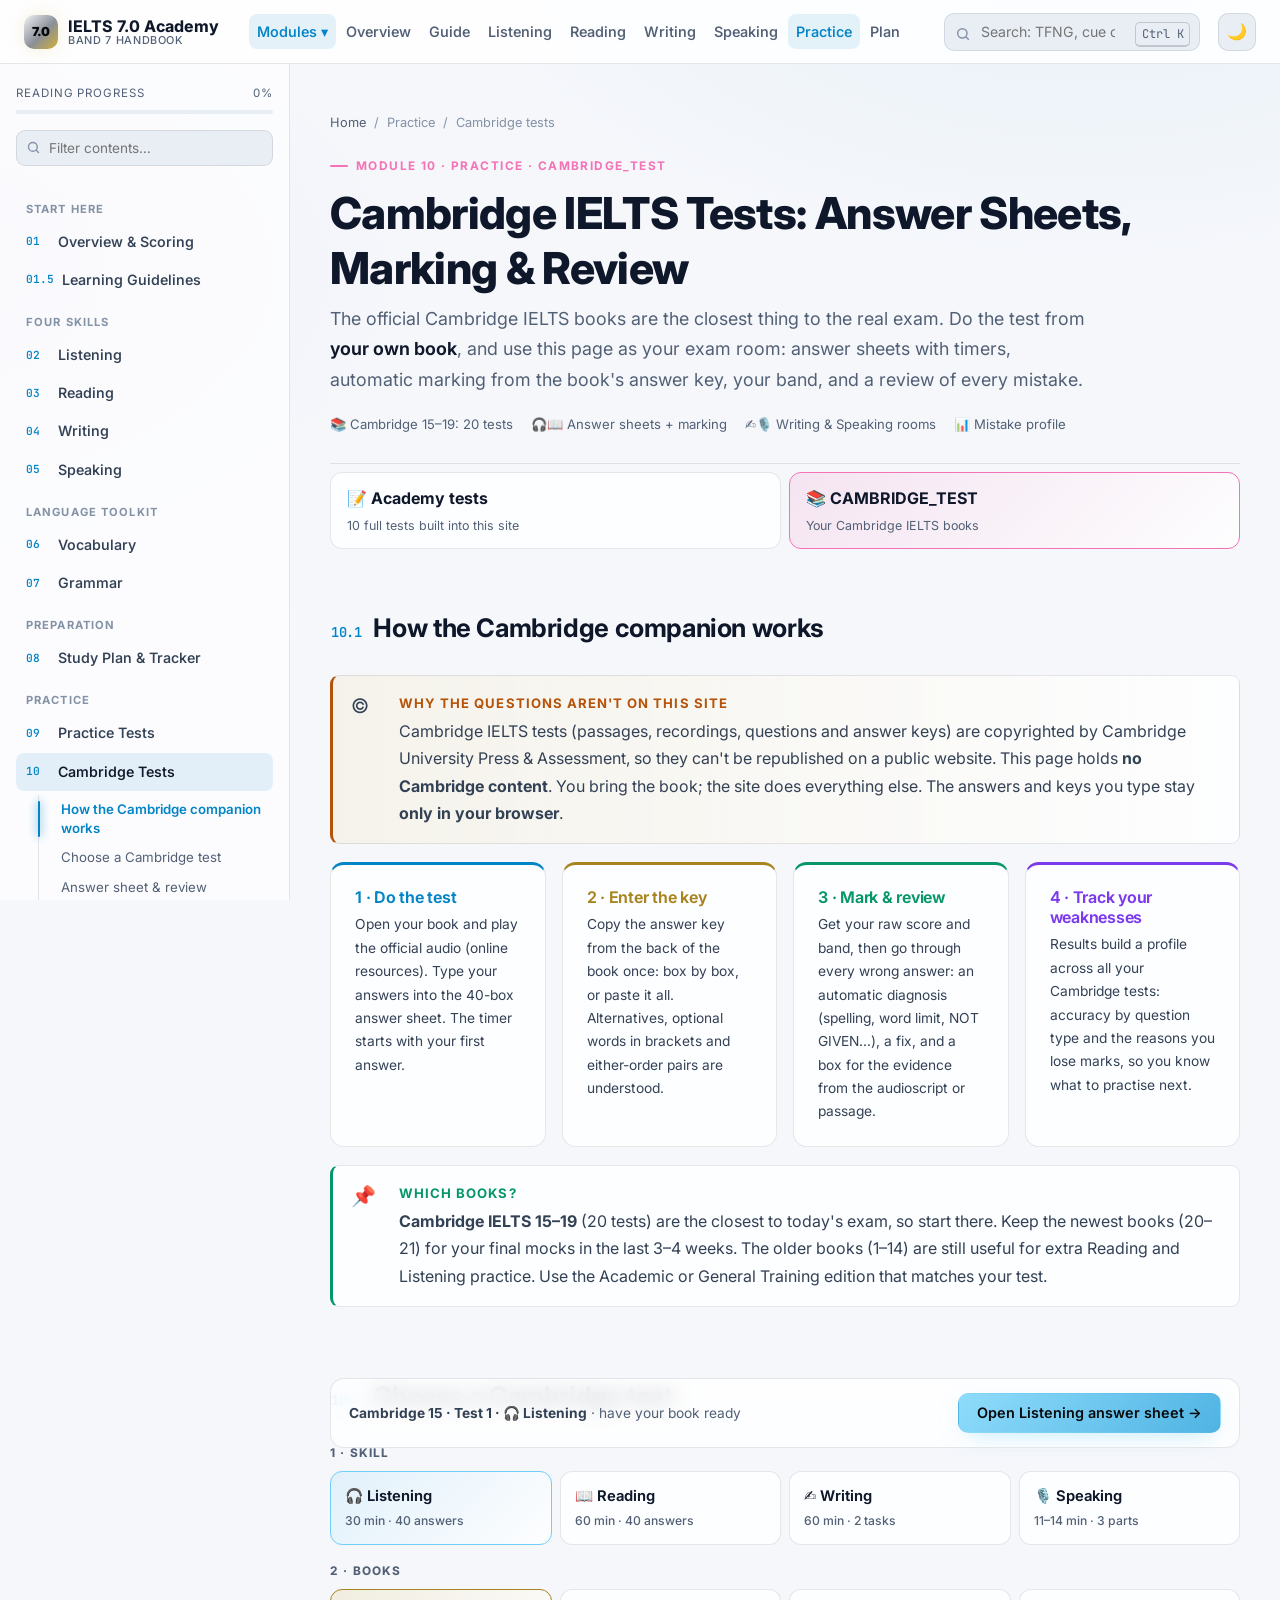
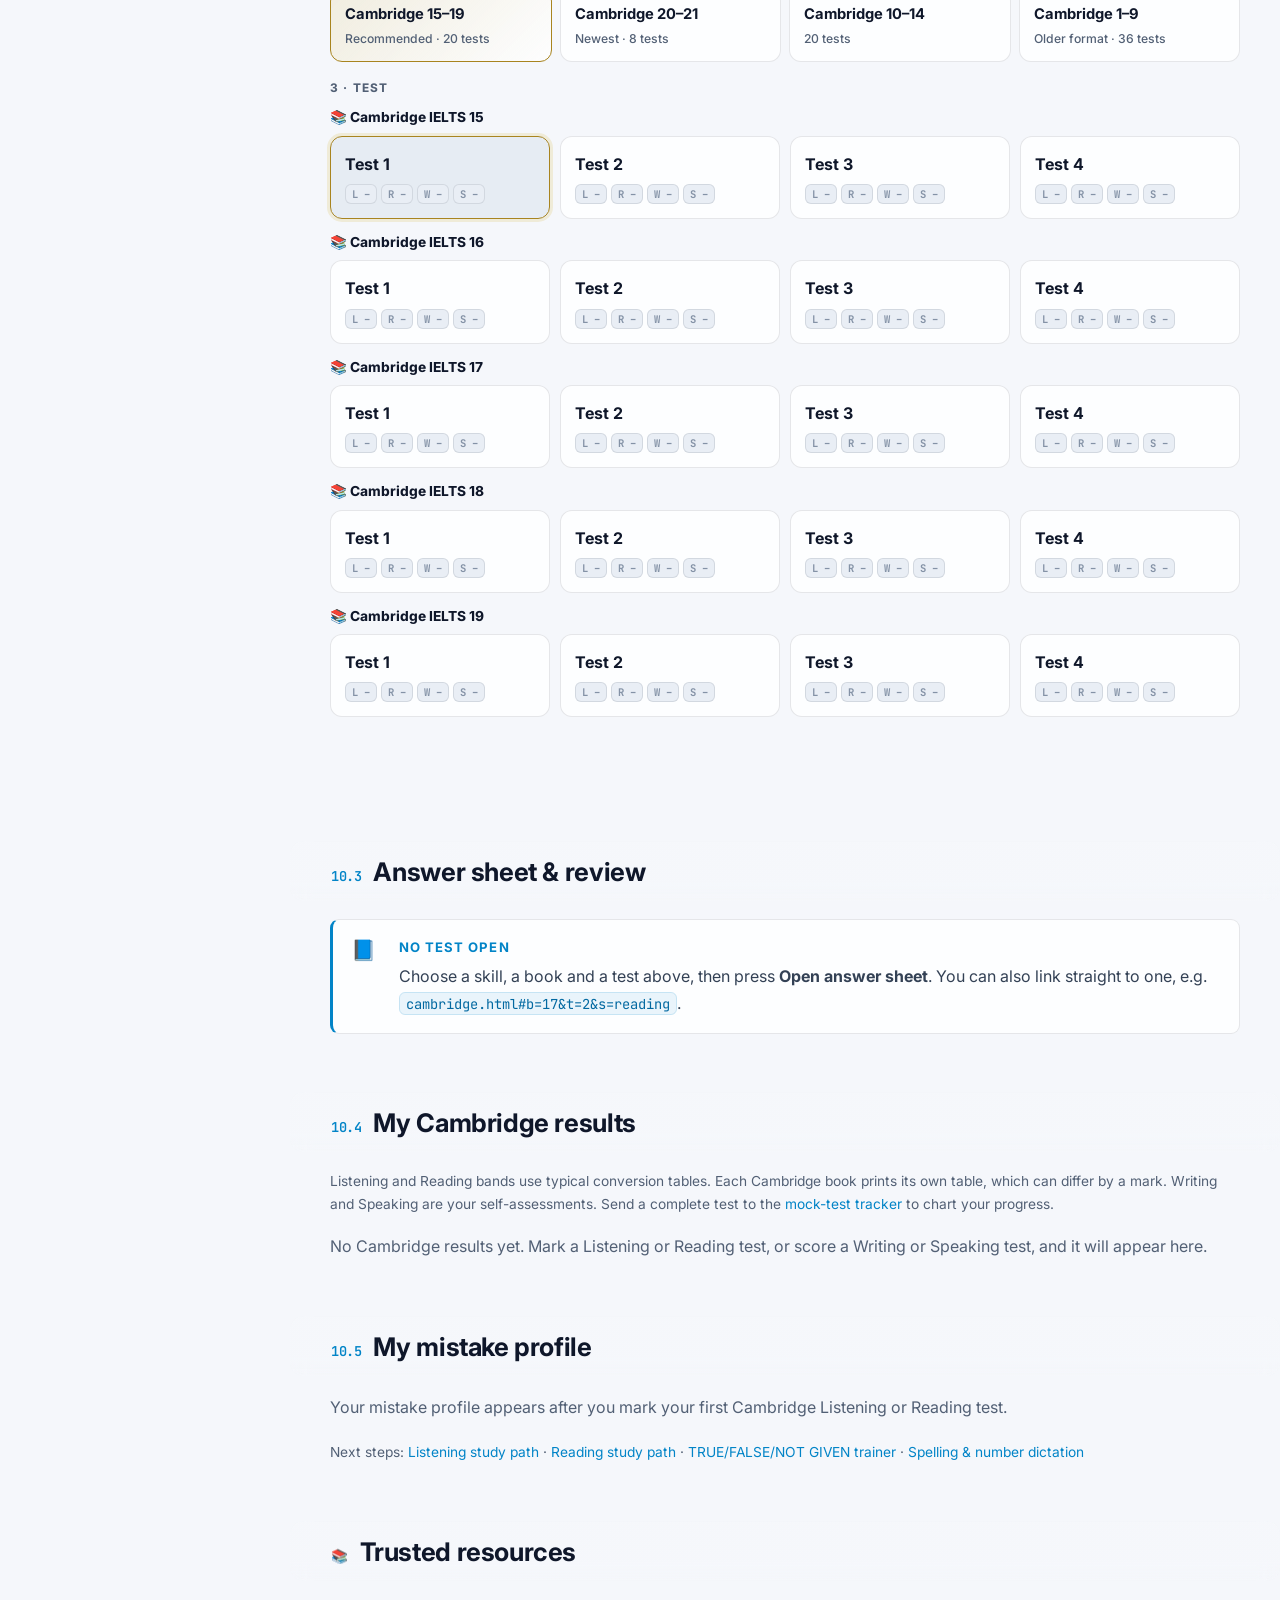
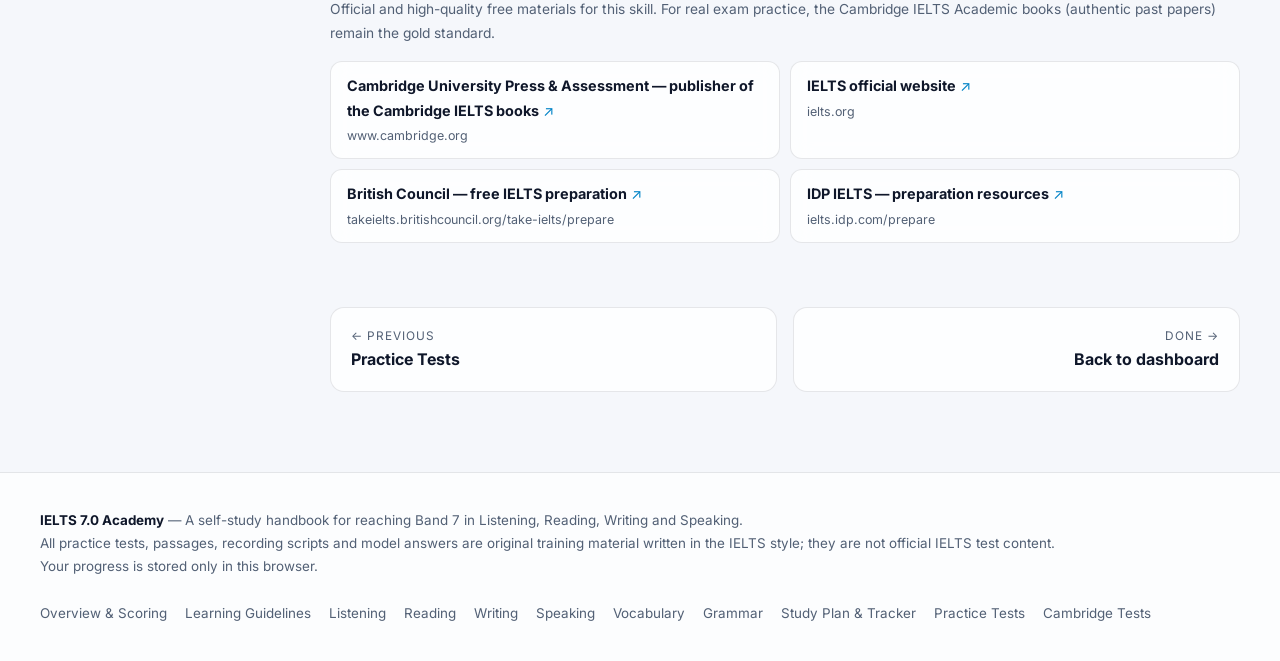
==== ielts-academy/cambridge.html @ 6c522a59 "Add answer review with explanations and a Cambridge IELTS companion Answers & explanations: after ma" ====
<!doctype html>
<html lang="en">
<head>
  <meta charset="utf-8">
  <meta name="viewport" content="width=device-width, initial-scale=1">
  <title>Cambridge IELTS Tests: Answer Sheets, Marking &amp; Review — IELTS 7.0 Academy</title>
  <meta name="description" content="A companion for the official Cambridge IELTS books: online answer sheets with timers, marking from your book's answer key, band scores, a mistake-by-mistake review and a weakness profile.">
  <link rel="preconnect" href="https://fonts.googleapis.com">
  <link rel="preconnect" href="https://fonts.gstatic.com" crossorigin>
  <link href="https://fonts.googleapis.com/css2?family=Inter:wght@400;500;600;700;800&family=JetBrains+Mono:wght@400;600;700&family=Source+Serif+4:ital,wght@0,400;0,600;1,400&display=swap" rel="stylesheet">
  <meta name="color-scheme" content="dark light">
  <link rel="stylesheet" href="assets/css/main.css?v=__BUILD__">
  <script>try{var t=localStorage.getItem("ielts-theme");if(t)document.documentElement.setAttribute("data-theme",t)}catch(e){}</script>
</head>
<body data-page="cambridge">
  <div id="site-header"></div>
  <div class="layout">
    <aside class="sidebar" id="sidebar"></aside>
    <main class="content">
      <div class="content-inner wide">

        <header class="page-hero" style="--accent:#f472b6">
          <nav class="crumbs"><a href="index.html">Home</a><span>/</span><span>Practice</span><span>/</span><span>Cambridge tests</span></nav>
          <div class="eyebrow">Module 10 · Practice · CAMBRIDGE_TEST</div>
          <h1>Cambridge IELTS Tests: Answer Sheets, Marking &amp; Review</h1>
          <p class="lead">The official Cambridge IELTS books are the closest thing to the real exam. Do the test from <strong>your own book</strong>, and use this page as your exam room: answer sheets with timers, automatic marking from the book's answer key, your band, and a review of every mistake.</p>
          <div class="page-meta"><span>📚 Cambridge 15–19: 20 tests</span><span>🎧📖 Answer sheets + marking</span><span>✍️🎙️ Writing &amp; Speaking rooms</span><span>📊 Mistake profile</span></div>
        </header>

        <div class="cat-switch" role="navigation" aria-label="Practice category">
          <a href="practice.html"><b>📝 Academy tests</b><small>10 full tests built into this site</small></a>
          <a href="cambridge.html" class="sel" aria-current="page"><b>📚 CAMBRIDGE_TEST</b><small>Your Cambridge IELTS books</small></a>
        </div>

        <section class="doc-section" id="about" data-title="How the Cambridge companion works">
          <div class="sec-head"><h2><span class="sec-num">10.1</span>How the Cambridge companion works</h2></div>
          <div class="callout warn"><div class="ci">©</div><div><span class="ct">Why the questions aren't on this site</span>
            <p>Cambridge IELTS tests (passages, recordings, questions and answer keys) are copyrighted by Cambridge University Press &amp; Assessment, so they can't be republished on a public website. This page holds <b>no Cambridge content</b>. You bring the book; the site does everything else. The answers and keys you type stay <b>only in your browser</b>.</p></div></div>
          <div class="grid grid-4 steps-4">
            <div class="glass card accent" style="--accent:var(--blue)"><h4>1 · Do the test</h4><p class="small">Open your book and play the official audio (online resources). Type your answers into the 40-box answer sheet. The timer starts with your first answer.</p></div>
            <div class="glass card accent" style="--accent:var(--gold)"><h4>2 · Enter the key</h4><p class="small">Copy the answer key from the back of the book once: box by box, or paste it all. Alternatives, optional words in brackets and either-order pairs are understood.</p></div>
            <div class="glass card accent" style="--accent:var(--green)"><h4>3 · Mark &amp; review</h4><p class="small">Get your raw score and band, then go through every wrong answer: an automatic diagnosis (spelling, word limit, NOT GIVEN…), a fix, and a box for the evidence from the audioscript or passage.</p></div>
            <div class="glass card accent" style="--accent:var(--purple)"><h4>4 · Track your weaknesses</h4><p class="small">Results build a profile across all your Cambridge tests: accuracy by question type and the reasons you lose marks, so you know what to practise next.</p></div>
          </div>
          <div class="callout tip"><div class="ci">📌</div><div><span class="ct">Which books?</span><p><b>Cambridge IELTS 15–19</b> (20 tests) are the closest to today's exam, so start there. Keep the newest books (20–21) for your final mocks in the last 3–4 weeks. The older books (1–14) are still useful for extra Reading and Listening practice. Use the Academic or General Training edition that matches your test.</p></div></div>
        </section>

        <section class="doc-section" id="choose" data-title="Choose a Cambridge test">
          <div class="sec-head"><h2><span class="sec-num">10.2</span>Choose a Cambridge test</h2></div>
          <div class="pick-label">1 · Skill</div>
          <div class="skill-pick" id="cam-skill">
            <button type="button" data-skill="listening" style="--accent:#70cff8">🎧 Listening<small>30 min · 40 answers</small></button>
            <button type="button" data-skill="reading" style="--accent:#34d399">📖 Reading<small>60 min · 40 answers</small></button>
            <button type="button" data-skill="writing" style="--accent:#d4af37">✍️ Writing<small>60 min · 2 tasks</small></button>
            <button type="button" data-skill="speaking" style="--accent:#a78bfa">🎙️ Speaking<small>11–14 min · 3 parts</small></button>
          </div>
          <div class="pick-label" style="margin-top:16px">2 · Books</div>
          <div class="mode-pick cam-ranges" id="cam-ranges"></div>
          <div class="pick-label" style="margin-top:16px">3 · Test</div>
          <div id="cam-grid"></div>
          <div class="start-bar glass">
            <div id="cam-summary" class="small"></div>
            <span class="spacer"></span>
            <button class="btn primary" id="cam-start" type="button">Open answer sheet →</button>
          </div>
        </section>

        <section class="doc-section" id="room" data-title="Answer sheet & review">
          <div class="sec-head"><h2><span class="sec-num">10.3</span>Answer sheet &amp; review</h2></div>
          <div id="cam-empty" class="callout note"><div class="ci">📘</div><div><span class="ct">No test open</span><p>Choose a skill, a book and a test above, then press <b>Open answer sheet</b>. You can also link straight to one, e.g. <code>cambridge.html#b=17&amp;t=2&amp;s=reading</code>.</p></div></div>
          <div id="cam-wrap" hidden>
            <div class="runner-head glass">
              <div><div class="eyebrow" id="cam-eyebrow"></div><h3 id="cam-title" style="margin:0"></h3></div>
              <span class="spacer"></span>
              <button class="btn sm ghost" id="cam-exit" type="button">✕ Close</button>
            </div>
            <div id="cam-body"></div>
          </div>
        </section>

        <section class="doc-section" id="results" data-title="My Cambridge results">
          <div class="sec-head"><h2><span class="sec-num">10.4</span>My Cambridge results</h2></div>
          <p class="small muted">Listening and Reading bands use typical conversion tables. Each Cambridge book prints its own table, which can differ by a mark. Writing and Speaking are your self-assessments. Send a complete test to the <a href="plan.html#tracker">mock-test tracker</a> to chart your progress.</p>
          <div id="cam-results"></div>
        </section>

        <section class="doc-section" id="analysis" data-title="My mistake profile">
          <div class="sec-head"><h2><span class="sec-num">10.5</span>My mistake profile</h2></div>
          <div id="cam-analysis"></div>
          <p class="small muted mt">Next steps: <a href="guide.html#listening">Listening study path</a> · <a href="guide.html#reading">Reading study path</a> · <a href="reading.html#tfng">TRUE/FALSE/NOT GIVEN trainer</a> · <a href="listening.html#dictation">Spelling &amp; number dictation</a></p>
        </section>

        <div id="pager"></div>
      </div>
    </main>
  </div>
  <div id="site-footer"></div>

  <script src="assets/js/data/vocab.js?v=__BUILD__"></script>
  <script src="assets/js/core.js?v=__BUILD__"></script>
  <script src="assets/js/review.js?v=__BUILD__"></script>
  <script src="assets/js/runners.js?v=__BUILD__"></script>
  <script src="assets/js/rooms.js?v=__BUILD__"></script>
  <script src="assets/js/pages/cambridge.js?v=__BUILD__"></script>
</body>
</html>
---- ielts-academy/assets/css/main.css ----
/* =========================================================================
   IELTS 7.0 Academy — Graphite & Champagne (dark) · Light theme below
   Same design language as AAOS 14 Academy (Android-Knowledge).
   ========================================================================= */
:root {
  /* ---- Graphite & Champagne palette ---- */
  --bg-main: #17191d;
  --bg-spotlight: radial-gradient(1200px 700px at 50% -12%, #2c3037 0%, transparent 70%), linear-gradient(180deg, #1c1f24 0%, #15171a 100%);
  --surface-card: rgba(40, 44, 51, 0.62);
  --surface-card-hover: rgba(52, 57, 66, 0.72);
  --surface-nav: rgba(27, 29, 34, 0.86);
  --border-card: rgba(255, 255, 255, 0.11);
  --border-card-hover: rgba(255, 255, 255, 0.2);
  --text-primary: #eef0f2;
  --text-secondary: #9ca2ab;
  --text-muted: #6c727c;
  --accent-cyan: #70cff8;
  --accent-gold: #d4af37;
  --accent-emerald: #34d399;

  /* ---- Design tokens used by every component ---- */
  --bg: var(--bg-main);
  --bg-2: #1b1d22;
  --bg-3: #23262c;
  --surface: var(--surface-card);
  --surface-solid: #25282e;
  --surface-hi: var(--surface-card-hover);
  --border: var(--border-card);
  --border-hi: var(--border-card-hover);
  --text: var(--text-primary);
  --text-2: #c6cad0;
  --muted: var(--text-secondary);
  --faint: var(--text-muted);
  --blue: var(--accent-cyan);
  --blue-dim: rgba(112, 207, 248, 0.1);
  --green: var(--accent-emerald);
  --green-dim: rgba(52, 211, 153, 0.1);
  --amber: #fbbf24;
  --amber-dim: rgba(251, 191, 36, 0.12);
  --gold: var(--accent-gold);
  --purple: #a78bfa;
  --purple-dim: rgba(167, 139, 250, 0.12);
  --purple-text: #c4b5fd;
  --pink: #f472b6;
  --red: #f87171;
  --red-dim: rgba(248, 113, 113, 0.12);
  --grad-mid: #e6e8ec;
  --font: "Inter", "Roboto", system-ui, -apple-system, "Segoe UI", sans-serif;
  --serif: "Source Serif 4", Georgia, "Times New Roman", serif;
  --mono: "JetBrains Mono", "Fira Code", ui-monospace, Consolas, monospace;
  --radius: 14px;
  --radius-sm: 9px;
  --header-h: 64px;
  --sidebar-w: 290px;
  --shadow: 0 18px 50px -18px rgba(0, 0, 0, 0.7);
  --strong: #dfc7a1;

  --code-inline: #dde2e8;
  --code-inline-bg: rgba(255, 255, 255, 0.07);
  --code-inline-border: rgba(255, 255, 255, 0.17);
  --scroll: #3a3f47;
  --header-bg: var(--surface-nav);
  --sidebar-bg: rgba(24, 26, 30, 0.72);
  --sechead: linear-gradient(180deg, rgba(48, 52, 60, 0.94), rgba(31, 34, 39, 0.94));
  --sechead-border: rgba(255, 255, 255, 0.1);
  --sechead-shadow: 0 10px 28px -14px rgba(0, 0, 0, 0.8), inset 0 1px 0 rgba(255, 255, 255, 0.06);
  --sechead-num: #9ca2ab;
  --sechead-bleed: 20px; --sechead-bleed-sm: 8px;
  --thead-bg: #24272d;
  --footer-bg: rgba(23, 25, 29, 0.86);
  --alt-bg: rgba(40, 44, 51, 0.4);
  --panel: #23262c;
  --panel-2: #1c1e23;
  --paper: #1f2227;
  --line: #363a43;
  --line-2: #4a505a;
  --hl-good: rgba(52, 211, 153, 0.16);
  --hl-bad: rgba(248, 113, 113, 0.16);
  --hl-mark: rgba(251, 191, 36, 0.22);
  color-scheme: dark;
}

@media (prefers-color-scheme: light) {
  :root:not([data-theme="dark"]) {
    color-scheme: light;
    --bg: #f5f7fb; --bg-2: #eef2f8; --bg-3: #e9eef5;
    --surface: rgba(255, 255, 255, 0.82); --surface-solid: #ffffff; --surface-hi: rgba(226, 232, 240, 0.75);
    --border: rgba(15, 23, 42, 0.1); --border-hi: rgba(15, 23, 42, 0.18);
    --text: #0f172a; --text-2: #334155; --muted: #526075; --faint: #8492a6;
    --blue: #0284c7; --blue-dim: rgba(2, 132, 199, 0.1);
    --green: #059669; --green-dim: rgba(5, 150, 105, 0.1);
    --amber: #b45309; --amber-dim: rgba(180, 83, 9, 0.1);
    --purple: #7c3aed; --purple-dim: rgba(124, 58, 237, 0.1); --purple-text: #7c3aed;
    --pink: #db2777;
    --red: #dc2626; --red-dim: rgba(220, 38, 38, 0.09);
    --code-inline: #0369a1; --code-inline-bg: rgba(2, 132, 199, 0.08); --code-inline-border: rgba(2, 132, 199, 0.15); --scroll: #cbd5e1;
    --header-bg: rgba(255, 255, 255, 0.85); --sidebar-bg: rgba(255, 255, 255, 0.65);
    --sechead: linear-gradient(180deg, rgba(245, 247, 251, 0.96) 70%, transparent);
    --sechead-border: transparent; --sechead-shadow: none; --sechead-num: var(--blue); --sechead-bleed: 40px; --sechead-bleed-sm: 16px; --strong: var(--text);
    --thead-bg: #f1f5f9; --footer-bg: rgba(255, 255, 255, 0.75); --alt-bg: rgba(226, 232, 240, 0.45);
    --panel: #ffffff; --panel-2: #f1f5f9; --paper: #ffffff; --line: #cbd5e1; --line-2: #94a3b8;
    --bg-spotlight: radial-gradient(1100px 600px at 85% -10%, rgba(2, 132, 199, 0.06), transparent 60%), radial-gradient(900px 500px at -10% 30%, rgba(124, 58, 237, 0.05), transparent 60%);
    --gold: #a8841f; --grad-mid: #475569;
    --hl-good: rgba(5, 150, 105, 0.12); --hl-bad: rgba(220, 38, 38, 0.1); --hl-mark: rgba(245, 158, 11, 0.22);
    --shadow: 0 10px 30px -14px rgba(15, 23, 42, 0.25);
  }
}
:root[data-theme="light"] {
  color-scheme: light;
  --bg: #f5f7fb; --bg-2: #eef2f8; --bg-3: #e9eef5;
  --surface: rgba(255, 255, 255, 0.82); --surface-solid: #ffffff; --surface-hi: rgba(226, 232, 240, 0.75);
  --border: rgba(15, 23, 42, 0.1); --border-hi: rgba(15, 23, 42, 0.18);
  --text: #0f172a; --text-2: #334155; --muted: #526075; --faint: #8492a6;
  --blue: #0284c7; --blue-dim: rgba(2, 132, 199, 0.1);
  --green: #059669; --green-dim: rgba(5, 150, 105, 0.1);
  --amber: #b45309; --amber-dim: rgba(180, 83, 9, 0.1);
  --purple: #7c3aed; --purple-dim: rgba(124, 58, 237, 0.1); --purple-text: #7c3aed;
  --pink: #db2777;
  --red: #dc2626; --red-dim: rgba(220, 38, 38, 0.09);
  --code-inline: #0369a1; --code-inline-bg: rgba(2, 132, 199, 0.08); --code-inline-border: rgba(2, 132, 199, 0.15); --scroll: #cbd5e1;
  --header-bg: rgba(255, 255, 255, 0.85); --sidebar-bg: rgba(255, 255, 255, 0.65);
  --sechead: linear-gradient(180deg, rgba(245, 247, 251, 0.96) 70%, transparent);
  --sechead-border: transparent; --sechead-shadow: none; --sechead-num: var(--blue); --sechead-bleed: 40px; --sechead-bleed-sm: 16px; --strong: var(--text);
  --thead-bg: #f1f5f9; --footer-bg: rgba(255, 255, 255, 0.75); --alt-bg: rgba(226, 232, 240, 0.45);
  --panel: #ffffff; --panel-2: #f1f5f9; --paper: #ffffff; --line: #cbd5e1; --line-2: #94a3b8;
  --bg-spotlight: radial-gradient(1100px 600px at 85% -10%, rgba(2, 132, 199, 0.06), transparent 60%), radial-gradient(900px 500px at -10% 30%, rgba(124, 58, 237, 0.05), transparent 60%);
  --gold: #a8841f; --grad-mid: #475569;
  --hl-good: rgba(5, 150, 105, 0.12); --hl-bad: rgba(220, 38, 38, 0.1); --hl-mark: rgba(245, 158, 11, 0.22);
  --shadow: 0 10px 30px -14px rgba(15, 23, 42, 0.25);
}

* { box-sizing: border-box; }
html { scroll-behavior: smooth; scroll-padding-top: calc(var(--header-h) + 24px); }
body {
  margin: 0;
  background: var(--bg);
  background-image: var(--bg-spotlight);
  background-attachment: fixed;
  color: var(--text-2);
  font-family: var(--font);
  font-size: 16px;
  line-height: 1.7;
  -webkit-font-smoothing: antialiased;
}
a { color: var(--blue); text-decoration: none; }
a:hover { text-decoration: underline; }
img, svg { max-width: 100%; }
code, kbd, pre { font-family: var(--mono); }
:not(pre) > code {
  font-size: 0.86em; background: var(--code-inline-bg); color: var(--code-inline);
  padding: 0.12em 0.42em; border-radius: 6px; border: 1px solid var(--code-inline-border);
}
kbd {
  font-size: 0.75em; padding: 0.1em 0.45em; border: 1px solid var(--border-hi); border-bottom-width: 2px;
  border-radius: 5px; color: var(--muted); background: var(--bg-3);
}
h1, h2, h3, h4 { color: var(--text); line-height: 1.25; letter-spacing: -0.015em; }
h1 { font-size: clamp(2rem, 4vw, 2.75rem); margin: 0 0 0.5rem; font-weight: 800; }
h2 { font-size: 1.6rem; margin: 0 0 0.75rem; font-weight: 700; }
h3 { font-size: 1.18rem; margin: 1.8rem 0 0.6rem; font-weight: 650; }
h4 { font-size: 1rem; margin: 1.2rem 0 0.4rem; font-weight: 650; }
p { margin: 0 0 1rem; }
ul, ol { padding-left: 1.3rem; margin: 0 0 1rem; }
li { margin: 0.25rem 0; }
strong { color: var(--strong); font-weight: 650; }
em { color: var(--text); }
hr { border: 0; border-top: 1px solid var(--border); margin: 2.5rem 0; }
mark { background: var(--hl-mark); color: inherit; border-radius: 3px; padding: 0 2px; }
::selection { background: rgba(112, 207, 248, 0.3); }
:focus-visible { outline: 2px solid var(--blue); outline-offset: 2px; border-radius: 4px; }
::-webkit-scrollbar { width: 10px; height: 10px; }
::-webkit-scrollbar-thumb { background: var(--scroll); border-radius: 10px; border: 2px solid var(--bg); }
::-webkit-scrollbar-track { background: transparent; }

/* ----------------------------------------------------------------- Header */
.site-header {
  position: sticky; top: 0; z-index: 50; height: var(--header-h);
  display: flex; align-items: center; gap: 18px; padding: 0 24px;
  background: var(--header-bg); backdrop-filter: blur(14px) saturate(140%); -webkit-backdrop-filter: blur(14px) saturate(140%);
  border-bottom: 1px solid var(--border);
}
.brand { display: flex; align-items: center; gap: 10px; color: var(--text); font-weight: 750; white-space: nowrap; }
.brand:hover { text-decoration: none; }
.brand-mark {
  width: 34px; height: 34px; border-radius: 10px; display: grid; place-items: center;
  background: linear-gradient(135deg, #f1f3f5, #8a8f98 55%, var(--accent-gold));
  color: #08090b; font-weight: 900; font-size: 0.78rem; letter-spacing: -0.03em;
  box-shadow: 0 0 22px -6px rgba(212, 175, 55, 0.45);
}
.brand small { display: block; font-size: 0.68rem; color: var(--muted); font-weight: 500; letter-spacing: 0.06em; text-transform: uppercase; line-height: 1; }
.brand span { line-height: 1.15; }
.main-nav { display: flex; align-items: center; gap: 2px; margin-left: 12px; }
.main-nav a, .nav-drop > button {
  display: inline-flex; align-items: center; line-height: 1.5; color: var(--muted); font-size: 0.9rem; font-weight: 550;
  padding: 7px 12px; border-radius: 8px; background: none; border: 0; cursor: pointer; font-family: inherit;
}
.main-nav a:hover, .nav-drop > button:hover { color: var(--text); background: var(--surface-hi); text-decoration: none; }
.main-nav a.active, .nav-drop.active > button { color: var(--blue); background: var(--blue-dim); }
.nav-drop { position: relative; }
.nav-drop-menu {
  position: absolute; top: calc(100% + 8px); left: 0; z-index: 60; width: min(640px, calc(100vw - 48px));
  max-height: calc(100vh - var(--header-h) - 24px); overflow-y: auto; overscroll-behavior: contain;
  display: grid; grid-template-columns: repeat(2, minmax(0, 1fr)); gap: 2px 6px; align-content: start;
  background: var(--surface-solid); border: 1px solid var(--border-hi); border-radius: 12px; padding: 8px; box-shadow: var(--shadow);
  opacity: 0; visibility: hidden; transform: translateY(-4px); transition: 0.15s;
}
.nav-drop::after { content: ""; position: absolute; left: 0; right: 0; top: 100%; height: 10px; }
.nav-drop:hover .nav-drop-menu, .nav-drop:focus-within .nav-drop-menu { opacity: 1; visibility: visible; transform: none; }
.nav-drop-menu a { display: flex; gap: 10px; padding: 8px 10px; border-radius: 8px; color: var(--text-2); min-width: 0; }
.nav-drop-menu a:hover { background: var(--surface-hi); text-decoration: none; }
.nav-drop-menu a > span:last-child { min-width: 0; }
.nav-drop-menu a b { color: var(--text); font-weight: 600; font-size: 0.88rem; display: block; }
.nav-drop-menu a i { font-style: normal; font-size: 0.76rem; line-height: 1.45; color: var(--muted); display: -webkit-box; -webkit-box-orient: vertical; -webkit-line-clamp: 2; line-clamp: 2; overflow: hidden; }
.nav-drop-menu .dm-num { font-family: var(--mono); font-size: 0.72rem; color: var(--blue); min-width: 26px; padding-top: 2px; }
@media (max-height: 640px), (max-width: 1240px) { .nav-drop-menu { grid-template-columns: 1fr; width: min(380px, calc(100vw - 48px)); } }

.header-spacer { flex: 1; }
.global-search { position: relative; width: min(340px, 34vw); }
.global-search input {
  width: 100%; height: 38px; padding: 0 70px 0 36px; background: var(--bg-3); border: 1px solid var(--border);
  border-radius: 10px; color: var(--text); font: inherit; font-size: 0.88rem;
}
.global-search input:focus { outline: none; border-color: var(--blue); box-shadow: 0 0 0 3px var(--blue-dim); }
.global-search .s-icon { position: absolute; left: 11px; top: 10px; width: 16px; height: 16px; color: var(--faint); }
.global-search kbd { position: absolute; right: 10px; top: 9px; }
.search-results {
  position: absolute; top: calc(100% + 8px); right: 0; width: min(480px, 92vw); max-height: 70vh; overflow: auto;
  background: var(--surface-solid); border: 1px solid var(--border-hi); border-radius: 12px; box-shadow: var(--shadow); padding: 6px; display: none;
}
.search-results.open { display: block; }
.search-results a { display: block; padding: 9px 12px; border-radius: 8px; color: var(--text-2); }
.search-results a:hover, .search-results a.sel { background: var(--blue-dim); text-decoration: none; }
.search-results a b { color: var(--text); font-weight: 600; font-size: 0.9rem; }
.search-results a small { display: block; color: var(--muted); font-size: 0.78rem; }
.search-results .sr-page { font-size: 0.7rem; color: var(--blue); font-family: var(--mono); text-transform: uppercase; letter-spacing: 0.05em; }
.search-results .sr-empty { padding: 14px; color: var(--muted); font-size: 0.88rem; }
.search-results mark { background: rgba(251, 191, 36, 0.25); color: var(--amber); }
.menu-btn, .theme-btn {
  width: 38px; height: 38px; border-radius: 10px; border: 1px solid var(--border);
  background: var(--bg-3); color: var(--text); cursor: pointer; font-size: 1rem; flex: 0 0 auto;
}
.menu-btn { display: none; font-size: 1.1rem; }
.theme-btn { display: inline-grid; place-items: center; }
.theme-btn:hover, .menu-btn:hover { border-color: var(--blue); }

/* ---------------------------------------------------------------- Layout */
.layout { display: grid; grid-template-columns: var(--sidebar-w) minmax(0, 1fr); min-height: calc(100vh - var(--header-h)); }
.sidebar {
  position: sticky; top: var(--header-h); height: calc(100vh - var(--header-h)); overflow-y: auto; padding: 20px 16px 40px;
  border-right: 1px solid var(--border); background: var(--sidebar-bg);
}
.sb-progress { margin-bottom: 16px; }
.sb-progress-label { display: flex; justify-content: space-between; font-size: 0.72rem; color: var(--muted); text-transform: uppercase; letter-spacing: 0.08em; margin-bottom: 6px; }
.sb-progress-bar { height: 4px; border-radius: 4px; background: var(--bg-3); overflow: hidden; }
.sb-progress-bar > div { height: 100%; width: 0; background: linear-gradient(90deg, var(--blue), var(--purple)); transition: width 0.1s linear; }
.sb-filter { position: relative; margin-bottom: 16px; }
.sb-filter input { width: 100%; height: 36px; padding: 0 12px 0 32px; border-radius: 9px; background: var(--bg-3); border: 1px solid var(--border); color: var(--text); font: inherit; font-size: 0.85rem; }
.sb-filter input:focus { outline: none; border-color: var(--blue); }
.sb-filter svg { position: absolute; left: 10px; top: 10px; width: 15px; height: 15px; color: var(--faint); }
.sb-filter-info { font-size: 0.75rem; color: var(--muted); margin-top: 6px; min-height: 1em; }
.sb-group { margin-bottom: 14px; }
.sb-group-title { font-size: 0.7rem; text-transform: uppercase; letter-spacing: 0.1em; color: var(--faint); font-weight: 700; padding: 0 10px; margin-bottom: 4px; }
.sb-page { display: flex; align-items: center; gap: 8px; padding: 7px 10px; border-radius: 8px; color: var(--text-2); font-size: 0.89rem; font-weight: 550; }
.sb-page:hover { background: var(--surface-hi); text-decoration: none; color: var(--text); }
.sb-page.current { color: var(--text); background: var(--blue-dim); }
.sb-page .sb-num { font-family: var(--mono); font-size: 0.7rem; color: var(--blue); min-width: 24px; }
.sb-page .sb-ico { margin-left: auto; font-size: 0.85rem; }
.sb-sections { list-style: none; margin: 4px 0 8px 22px; padding: 0 0 0 12px; border-left: 1px solid var(--border); }
.sb-sections li { margin: 0; }
.sb-sections a { display: block; position: relative; padding: 5px 10px; font-size: 0.83rem; color: var(--muted); border-radius: 6px; line-height: 1.45; }
.sb-sections a:hover { color: var(--text); text-decoration: none; background: var(--surface); }
.sb-sections a.active { color: var(--blue); font-weight: 600; }
.sb-sections a.active::before { content: ""; position: absolute; left: -13px; top: 6px; bottom: 6px; width: 2px; border-radius: 2px; background: var(--blue); box-shadow: 0 0 10px var(--blue); }
.sb-hidden { display: none !important; }

.content { min-width: 0; padding: 0 0 80px; }
.content-inner { max-width: 1060px; margin: 0 auto; padding: 0 40px; }
.content-inner.wide { max-width: 1280px; }

.page-hero { padding: 48px 0 28px; border-bottom: 1px solid var(--border); margin-bottom: 8px; }
.crumbs { font-size: 0.8rem; color: var(--muted); margin-bottom: 14px; display: flex; gap: 8px; flex-wrap: wrap; }
.crumbs a { color: var(--muted); }
.crumbs span { color: var(--faint); }
.eyebrow { display: inline-flex; align-items: center; gap: 8px; font-size: 0.74rem; text-transform: uppercase; letter-spacing: 0.12em; font-weight: 700; color: var(--accent, var(--blue)); margin-bottom: 10px; }
.eyebrow::before { content: ""; width: 18px; height: 2px; background: currentColor; border-radius: 2px; }
.lead { font-size: 1.12rem; color: var(--muted); max-width: 760px; }
.page-meta { display: flex; gap: 18px; flex-wrap: wrap; margin-top: 18px; font-size: 0.82rem; color: var(--muted); }
.page-meta span { display: inline-flex; gap: 6px; align-items: center; }

.doc-section { padding-top: 40px; }
.sec-head {
  position: sticky; top: var(--header-h); z-index: 5;
  margin: 0 calc(-1 * var(--sechead-bleed)) 18px; padding: 14px var(--sechead-bleed) 12px;
  background: var(--sechead); border: 1px solid var(--sechead-border); border-radius: 14px; box-shadow: var(--sechead-shadow); backdrop-filter: blur(10px);
}
.sec-head h2 { margin: 0; display: flex; align-items: baseline; gap: 12px; }
.sec-head .sec-num { font-family: var(--mono); font-size: 0.85rem; color: var(--sechead-num); font-weight: 600; }
.sec-head .anchor { opacity: 0; color: var(--faint); font-size: 1rem; }
.sec-head:hover .anchor { opacity: 1; }
@media (max-width: 560px) { .sec-head h2 { display: block; } .sec-head .sec-num { margin-right: 8px; } }
@media (hover: none), (max-width: 900px) { .sec-head .anchor { display: none; } }

/* ------------------------------------------------------------ Components */
.glass { background: var(--surface); border: 1px solid var(--border); border-radius: var(--radius); backdrop-filter: blur(10px); -webkit-backdrop-filter: blur(10px); box-shadow: inset 0 1px 0 rgba(255, 255, 255, 0.03); }
:root[data-theme="light"] .glass { box-shadow: none; }
@media (prefers-color-scheme: light) { :root:not([data-theme="dark"]) .glass { box-shadow: none; } }
.card { padding: 22px 24px; }
.card h3:first-child, .card h4:first-child { margin-top: 0; }
.card > :last-child { margin-bottom: 0; }
.card.accent { border-top: 3px solid var(--accent, var(--blue)); }
.card.accent > h4:first-child { color: var(--accent, var(--blue)); }
.grid { display: grid; gap: 16px; }
.grid-2 { grid-template-columns: repeat(2, minmax(0, 1fr)); }
.grid-3 { grid-template-columns: repeat(3, minmax(0, 1fr)); }
.grid-4 { grid-template-columns: repeat(4, minmax(0, 1fr)); }
.mt { margin-top: 20px; } .mb { margin-bottom: 20px; }
.muted { color: var(--muted); } .small { font-size: 0.86rem; } .mono { font-family: var(--mono); }
.c-blue { color: var(--blue); } .c-green { color: var(--green); } .c-amber { color: var(--amber); } .c-purple { color: var(--purple-text); } .c-red { color: var(--red); } .c-gold { color: var(--gold); } .c-pink { color: var(--pink); }
.center { text-align: center; }
.row { display: flex; gap: 10px; flex-wrap: wrap; align-items: center; }
.spacer { flex: 1; }

.badge {
  display: inline-flex; align-items: center; gap: 5px; font-size: 0.72rem; font-weight: 650; letter-spacing: 0.02em;
  padding: 3px 9px; border-radius: 999px; white-space: nowrap;
  background: var(--blue-dim); color: var(--blue); border: 1px solid rgba(112, 207, 248, 0.25);
}
.badge.green { background: var(--green-dim); color: var(--green); border-color: rgba(52, 211, 153, 0.25); }
.badge.amber { background: var(--amber-dim); color: var(--amber); border-color: rgba(251, 191, 36, 0.25); }
.badge.purple { background: var(--purple-dim); color: var(--purple-text); border-color: rgba(168, 85, 247, 0.3); }
.badge.red { background: var(--red-dim); color: var(--red); border-color: rgba(248, 113, 113, 0.3); }
.badge.gray { background: var(--surface-hi); color: var(--muted); border-color: var(--border); }
.chip { display: inline-block; font-size: 0.78rem; padding: 4px 10px; border-radius: 8px; background: var(--bg-3); border: 1px solid var(--border); color: var(--text-2); }
.chip-list { display: flex; flex-wrap: wrap; gap: 8px; margin: 10px 0 16px; }

.btn {
  display: inline-flex; align-items: center; justify-content: center; gap: 8px; height: 40px; padding: 0 18px;
  border-radius: 10px; cursor: pointer; font: inherit; font-size: 0.9rem; font-weight: 600;
  border: 1px solid var(--border-hi); background: var(--surface-hi); color: var(--text); transition: 0.15s;
}
.btn:hover { border-color: var(--blue); text-decoration: none; }
.btn:disabled { opacity: 0.4; cursor: not-allowed; }
.btn.primary { background: linear-gradient(135deg, #8fdcfb, #4fb3e3); border-color: transparent; color: #08090b; box-shadow: 0 8px 24px -10px rgba(112, 207, 248, 0.55); }
.btn.primary:hover { filter: brightness(1.1); }
.btn.gold { background: linear-gradient(135deg, #f1dc94, #c99b2a); border-color: transparent; color: #0b0a07; }
.btn.danger { border-color: rgba(248, 113, 113, 0.5); color: var(--red); }
.btn.sm { height: 32px; padding: 0 12px; font-size: 0.82rem; border-radius: 8px; }
.btn.ghost { background: transparent; }
.btn.on { border-color: var(--green); color: var(--green); background: var(--green-dim); }
select.inp, input.inp, textarea.inp {
  background: var(--bg-3); color: var(--text); border: 1px solid var(--border-hi); border-radius: 8px; font: inherit; font-size: 0.9rem; padding: 6px 10px;
}
select.inp:focus, input.inp:focus, textarea.inp:focus { outline: none; border-color: var(--blue); box-shadow: 0 0 0 3px var(--blue-dim); }

/* Callouts */
[hidden] { display: none !important; }
.callout { display: grid; grid-template-columns: 36px 1fr; gap: 12px; padding: 16px 18px; border-radius: var(--radius-sm); margin: 18px 0; border: 1px solid var(--border); border-left-width: 3px; background: var(--surface); }
.callout > .ci { font-size: 1.25rem; line-height: 1.4; }
.callout > div > :last-child { margin-bottom: 0; }
.callout .ct { font-weight: 700; color: var(--text); font-size: 0.82rem; text-transform: uppercase; letter-spacing: 0.08em; display: block; margin-bottom: 4px; }
.callout.analogy { border-left-color: var(--purple); background: linear-gradient(90deg, rgba(168, 85, 247, 0.09), var(--surface)); }
.callout.analogy .ct { color: var(--purple-text); }
.callout.note { border-left-color: var(--blue); } .callout.note .ct { color: var(--blue); }
.callout.warn { border-left-color: var(--amber); background: linear-gradient(90deg, rgba(251, 191, 36, 0.07), var(--surface)); } .callout.warn .ct { color: var(--amber); }
.callout.tip { border-left-color: var(--green); } .callout.tip .ct { color: var(--green); }
.callout.vn { border-left-color: var(--red); background: linear-gradient(90deg, rgba(248, 113, 113, 0.07), var(--surface)); } .callout.vn .ct { color: var(--red); }
.callout.target { border-left-color: var(--gold); background: linear-gradient(90deg, rgba(212, 175, 55, 0.09), var(--surface)); } .callout.target .ct { color: var(--gold); }

/* Tables */
.table-wrap { overflow-x: auto; border-radius: var(--radius); border: 1px solid var(--border); margin: 18px 0; background: var(--surface); }
table.t { width: 100%; border-collapse: collapse; font-size: 0.88rem; }
table.t th, table.t td { padding: 11px 14px; text-align: left; vertical-align: top; border-bottom: 1px solid var(--border); }
table.t thead th { background: var(--thead-bg); color: var(--text); font-weight: 650; font-size: 0.8rem; text-transform: uppercase; letter-spacing: 0.05em; }
table.t tbody tr:last-child td { border-bottom: 0; }
table.t tbody tr:hover td { background: rgba(112, 207, 248, 0.04); }
table.t td:first-child { color: var(--text); font-weight: 550; }
table.t.compact th, table.t.compact td { padding: 7px 12px; }
table.t tr.hit td { background: var(--hl-good); }
table.t td.num, table.t th.num { text-align: center; font-family: var(--mono); }

/* Tabs */
.tabs { margin: 18px 0; }
.tab-list { display: flex; gap: 4px; flex-wrap: wrap; padding: 5px; background: var(--bg-3); border: 1px solid var(--border); border-radius: 12px; width: fit-content; max-width: 100%; }
.tab-list button { font: inherit; font-size: 0.86rem; font-weight: 600; color: var(--muted); background: none; border: 0; padding: 8px 14px; border-radius: 8px; cursor: pointer; white-space: nowrap; }
.tab-list button:hover { color: var(--text); }
.tab-list button[aria-selected="true"] { background: var(--surface-hi); color: var(--blue); box-shadow: inset 0 0 0 1px var(--border-hi); }
.tab-panel { display: none; margin-top: 16px; animation: fade 0.25s ease; }
.tab-panel.active { display: block; }
@keyframes fade { from { opacity: 0; transform: translateY(4px); } to { opacity: 1; transform: none; } }

/* Steps list */
.steps-list { counter-reset: st; list-style: none; padding: 0; }
.steps-list > li { counter-increment: st; position: relative; padding: 0 0 18px 46px; margin: 0; border-left: 1px dashed var(--border-hi); margin-left: 15px; }
.steps-list > li:last-child { border-left-color: transparent; }
.steps-list > li::before { content: counter(st); position: absolute; left: -16px; top: -2px; width: 30px; height: 30px; border-radius: 50%; display: grid; place-items: center; font: 800 0.8rem var(--mono); background: var(--bg-3); color: var(--blue); border: 1.5px solid var(--blue); }
.steps-list > li > b { color: var(--text); display: block; margin-bottom: 4px; }

.kv { display: grid; grid-template-columns: 160px 1fr; gap: 8px 16px; font-size: 0.9rem; margin: 12px 0; }
.kv dt { color: var(--muted); }
.kv dd { margin: 0; color: var(--text-2); }

/* Details / accordions */
details.acc { border: 1px solid var(--border); border-radius: 12px; background: var(--surface); margin: 10px 0; }
details.acc > summary { cursor: pointer; padding: 12px 16px; font-weight: 650; color: var(--text); list-style: none; display: flex; gap: 10px; align-items: center; }
details.acc > summary::-webkit-details-marker { display: none; }
details.acc > summary::before { content: "▸"; color: var(--blue); transition: 0.15s; }
details.acc[open] > summary::before { transform: rotate(90deg); }
details.acc > .acc-body { padding: 0 18px 16px; }
details.acc > .acc-body > :last-child { margin-bottom: 0; }

/* Pager / footer / references */
.pager { display: grid; grid-template-columns: 1fr 1fr; gap: 16px; margin-top: 64px; }
.pager a { padding: 18px 20px; border-radius: var(--radius); border: 1px solid var(--border); background: var(--surface); color: var(--text-2); transition: 0.15s; }
.pager a:hover { border-color: var(--blue); text-decoration: none; transform: translateY(-2px); background: var(--surface-hi); }
.pager small { display: block; font-size: 0.74rem; color: var(--muted); text-transform: uppercase; letter-spacing: 0.08em; }
.pager b { color: var(--text); font-size: 1rem; }
.pager .next { text-align: right; grid-column: 2; }
.site-footer { border-top: 1px solid var(--border); padding: 36px 24px; color: var(--muted); font-size: 0.84rem; background: var(--footer-bg); }
.footer-inner { max-width: 1200px; margin: 0 auto; display: flex; justify-content: space-between; gap: 24px; flex-wrap: wrap; }
.footer-inner a { color: var(--muted); }
.footer-links { display: flex; gap: 18px; flex-wrap: wrap; }
.ref-list { display: grid; grid-template-columns: repeat(2, minmax(0, 1fr)); gap: 10px; }
.ref-item { display: block; padding: 12px 16px; border-radius: 12px; color: var(--text-2); transition: 0.15s; }
.ref-item:hover { border-color: var(--blue); text-decoration: none; transform: translateY(-2px); background: var(--surface-hi); }
.ref-item b { display: block; color: var(--text); font-size: 0.9rem; }
.ref-item b::after { content: " ↗"; color: var(--blue); font-weight: 400; }
.ref-item small { display: block; color: var(--muted); font-size: 0.78rem; margin-top: 2px; overflow-wrap: anywhere; }

/* Tooltip */
.tt { position: fixed; z-index: 100; max-width: 320px; padding: 8px 12px; border-radius: 9px; font-size: 0.8rem; line-height: 1.5; background: var(--surface-solid); color: var(--text-2); border: 1px solid var(--border-hi); box-shadow: var(--shadow); pointer-events: none; opacity: 0; transition: opacity 0.12s; }
.tt.show { opacity: 1; }
.tt b { color: var(--text); }
[data-tip] { cursor: help; }
abbr[data-tip], span[data-tip] { border-bottom: 1px dotted var(--faint); }

/* Toast */
.toast { position: fixed; left: 50%; bottom: 24px; transform: translate(-50%, 20px); z-index: 120; padding: 10px 18px; border-radius: 10px; background: var(--surface-solid); color: var(--text); border: 1px solid var(--border-hi); box-shadow: var(--shadow); font-size: 0.9rem; opacity: 0; transition: 0.2s; pointer-events: none; }
.toast.show { opacity: 1; transform: translate(-50%, 0); }

/* -------------------------------------------------------------- Landing */
.landing .hero { position: relative; padding: 88px 24px 64px; overflow: hidden; }
.hero-inner { max-width: 1200px; margin: 0 auto; display: grid; grid-template-columns: 1.1fr 0.9fr; gap: 56px; align-items: center; }
.hero h1 { font-size: clamp(2.3rem, 5vw, 3.5rem); line-height: 1.08; }
.grad { background: linear-gradient(120deg, var(--blue), var(--grad-mid) 55%, var(--gold)); -webkit-background-clip: text; background-clip: text; color: transparent; }
.hero .lead { font-size: 1.18rem; margin: 18px 0 30px; }
.hero-cta { display: flex; gap: 12px; flex-wrap: wrap; }
.hero-stats { display: flex; gap: 26px; margin-top: 40px; flex-wrap: wrap; }
.hero-stats div b { display: block; font-size: 1.6rem; color: var(--text); font-weight: 800; }
.hero-stats div span { font-size: 0.82rem; color: var(--muted); }
.hero-grid-bg {
  position: absolute; inset: 0; pointer-events: none; opacity: 0.4;
  background-image: linear-gradient(rgba(148, 163, 184, 0.06) 1px, transparent 1px), linear-gradient(90deg, rgba(148, 163, 184, 0.06) 1px, transparent 1px);
  background-size: 44px 44px;
  mask-image: radial-gradient(ellipse at 60% 30%, #000 20%, transparent 70%); -webkit-mask-image: radial-gradient(ellipse at 60% 30%, #000 20%, transparent 70%);
}
.l-section { padding: 72px 24px; }
.l-section.alt { background: var(--alt-bg); border-top: 1px solid var(--border); border-bottom: 1px solid var(--border); }
.l-inner { max-width: 1200px; margin: 0 auto; }
.l-head { max-width: 760px; margin-bottom: 36px; }
.l-head h2 { font-size: clamp(1.7rem, 3vw, 2.2rem); }

/* Band dial on the landing page */
.band-board { padding: 26px; position: relative; }
.band-board h3 { margin: 0 0 4px; }
.skill-bars { display: flex; flex-direction: column; gap: 14px; margin-top: 18px; }
.skill-bar { display: grid; grid-template-columns: 110px 1fr 52px; gap: 12px; align-items: center; font-size: 0.88rem; }
.skill-bar b { color: var(--text); font-weight: 650; display: flex; gap: 8px; align-items: center; }
.skill-bar .sb-track { position: relative; height: 12px; border-radius: 99px; background: var(--bg-3); border: 1px solid var(--border); overflow: visible; }
.skill-bar .sb-fill { position: absolute; inset: 0 auto 0 0; border-radius: 99px; background: linear-gradient(90deg, color-mix(in srgb, var(--sc) 55%, transparent), var(--sc)); transition: width 0.6s ease; }
.skill-bar .sb-target { position: absolute; top: -5px; bottom: -5px; width: 2px; background: var(--gold); box-shadow: 0 0 8px var(--gold); }
.skill-bar .sb-val { font-family: var(--mono); color: var(--text); font-weight: 700; text-align: right; }
.band-legend { display: flex; justify-content: space-between; font-size: 0.72rem; color: var(--faint); font-family: var(--mono); margin: 6px 0 0 122px; padding-right: 64px; }
.overall-pill { display: inline-flex; align-items: baseline; gap: 8px; padding: 8px 16px; border-radius: 12px; background: var(--bg-3); border: 1px solid var(--border); margin-top: 18px; }
.overall-pill b { font-size: 1.6rem; color: var(--text); font-family: var(--mono); }

.module-card { display: flex; flex-direction: column; padding: 24px; color: var(--text-2); transition: 0.2s; position: relative; overflow: hidden; }
.module-card:hover { text-decoration: none; transform: translateY(-4px); border-color: var(--accent, var(--blue)); box-shadow: 0 18px 40px -20px var(--accent, var(--blue)); background: var(--surface-hi); }
.module-card .mc-top { display: flex; justify-content: space-between; align-items: center; margin-bottom: 14px; }
.module-card .mc-icon { width: 46px; height: 46px; border-radius: 12px; display: grid; place-items: center; font-size: 1.35rem; background: color-mix(in srgb, var(--accent, var(--blue)) 14%, transparent); border: 1px solid color-mix(in srgb, var(--accent, var(--blue)) 35%, transparent); }
.module-card h3 { margin: 0 0 6px; font-size: 1.1rem; }
.module-card p { font-size: 0.9rem; color: var(--muted); flex: 1; }
.module-card .mc-go { font-size: 0.85rem; color: var(--accent, var(--blue)); font-weight: 600; }
.module-card .mc-tags { display: flex; gap: 6px; flex-wrap: wrap; margin-bottom: 14px; }
.module-card .mc-score { position: absolute; top: 18px; right: 60px; font-family: var(--mono); font-size: 0.75rem; }
.path-steps { counter-reset: s; display: grid; grid-template-columns: repeat(4, 1fr); gap: 16px; }
.path-step { padding: 22px; position: relative; }
.path-step::before { counter-increment: s; content: "0" counter(s); font-family: var(--mono); font-size: 0.8rem; color: var(--blue); font-weight: 700; display: block; margin-bottom: 8px; }
.path-step h4 { margin: 0 0 6px; }
.path-step p { font-size: 0.88rem; color: var(--muted); margin: 0; }
.feature { display: flex; gap: 14px; }
.feature .fi { flex: 0 0 40px; height: 40px; border-radius: 10px; display: grid; place-items: center; background: var(--blue-dim); color: var(--blue); font-size: 1.1rem; }
.feature h4 { margin: 0 0 4px; }
.feature p { font-size: 0.9rem; color: var(--muted); margin: 0; }
.cta-band { text-align: center; padding: 48px 24px; border-radius: 20px; background: linear-gradient(135deg, rgba(14, 165, 233, 0.15), rgba(212, 175, 55, 0.15)); border: 1px solid var(--border-hi); }
.cta-band h2 { margin-bottom: 10px; }

/* ===================================================== IELTS components */
/* Band target grid */
.target-grid { display: grid; grid-template-columns: repeat(4, minmax(0, 1fr)); gap: 14px; }
.target-card { padding: 18px 18px 16px; border-top: 3px solid var(--accent); }
.target-card .tc-skill { font-size: 0.74rem; text-transform: uppercase; letter-spacing: 0.1em; color: var(--accent); font-weight: 750; }
.target-card .tc-num { font-size: 1.9rem; font-weight: 800; color: var(--text); font-family: var(--mono); line-height: 1.2; margin: 4px 0; }
.target-card p { font-size: 0.84rem; color: var(--muted); margin: 0; }

/* Criteria / descriptor comparison */
.desc-grid { display: grid; grid-template-columns: repeat(3, minmax(0, 1fr)); gap: 12px; }
.desc-col { padding: 16px 18px; border-radius: 12px; border: 1px solid var(--border); background: var(--surface); }
.desc-col h5 { margin: 0 0 8px; font-size: 0.82rem; text-transform: uppercase; letter-spacing: 0.08em; }
.desc-col.b6 h5 { color: var(--muted); } .desc-col.b7 { border-color: color-mix(in srgb, var(--gold) 55%, transparent); background: linear-gradient(180deg, rgba(212, 175, 55, 0.08), var(--surface)); } .desc-col.b7 h5 { color: var(--gold); } .desc-col.b8 h5 { color: var(--green); }
.desc-col ul { margin: 0; padding-left: 1.1rem; font-size: 0.86rem; }

/* Model answers & annotated text */
.model { padding: 22px 26px; font-family: var(--serif); font-size: 1.04rem; line-height: 1.85; color: var(--text); background: var(--paper); border-radius: var(--radius); border: 1px solid var(--border); }
.model p { margin: 0 0 1.05rem; }
.model p:last-child { margin-bottom: 0; }
.model-head { display: flex; gap: 8px; flex-wrap: wrap; align-items: center; margin-bottom: 10px; }
.model-head .spacer { flex: 1; }
.ann-toggle { font-size: 0.82rem; }
.model .hl-lr, .model .hl-gr, .model .hl-cc, .model .hl-ta { border-radius: 4px; padding: 0 2px; transition: background 0.2s; }
.model.annotate .hl-lr { background: rgba(52, 211, 153, 0.18); box-shadow: inset 0 -2px 0 var(--green); }
.model.annotate .hl-gr { background: rgba(167, 139, 250, 0.18); box-shadow: inset 0 -2px 0 var(--purple); }
.model.annotate .hl-cc { background: rgba(112, 207, 248, 0.18); box-shadow: inset 0 -2px 0 var(--blue); }
.model.annotate .hl-ta { background: rgba(212, 175, 55, 0.2); box-shadow: inset 0 -2px 0 var(--gold); }
.ann-legend { display: flex; gap: 14px; flex-wrap: wrap; font-size: 0.78rem; color: var(--muted); margin: 10px 0 0; }
.ann-legend i { display: inline-block; width: 12px; height: 12px; border-radius: 3px; vertical-align: -2px; margin-right: 6px; }
.compare { display: grid; grid-template-columns: 1fr 1fr; gap: 12px; margin: 14px 0; }
.compare > div { padding: 14px 16px; border-radius: 12px; border: 1px solid var(--border); font-size: 0.93rem; }
.compare .before { background: var(--hl-bad); border-color: rgba(248, 113, 113, 0.3); }
.compare .after { background: var(--hl-good); border-color: rgba(52, 211, 153, 0.3); }
.compare .lbl { display: block; font-size: 0.72rem; text-transform: uppercase; letter-spacing: 0.08em; font-weight: 750; margin-bottom: 4px; }
.compare .before .lbl { color: var(--red); } .compare .after .lbl { color: var(--green); }
.template { font-family: var(--mono); font-size: 0.84rem; line-height: 1.75; padding: 16px 18px; border-radius: 12px; background: var(--panel-2); border: 1px dashed var(--border-hi); color: var(--text-2); white-space: pre-wrap; }
.template .slot { color: var(--amber); }
.template .lab { color: var(--blue); font-weight: 700; }

/* Phrase bank */
.phrase-grid { display: grid; grid-template-columns: repeat(2, minmax(0, 1fr)); gap: 12px; }
.phrase-box { padding: 16px 18px; }
.phrase-box h4 { margin: 0 0 8px; font-size: 0.9rem; color: var(--accent, var(--blue)); }
.phrase-box ul { margin: 0; padding-left: 1.1rem; font-size: 0.88rem; }
.phrase-box li i { color: var(--muted); font-style: normal; }

/* -------------------------------------------------------------- Quiz */
.quiz { margin: 18px 0; }
.quiz-bar { display: flex; flex-wrap: wrap; gap: 10px; align-items: center; padding: 12px 14px; border-radius: 12px; background: var(--thead-bg); border: 1px solid var(--border); position: sticky; top: calc(var(--header-h) + 8px); z-index: 4; }
.quiz-bar .qb-title { font-weight: 700; color: var(--text); font-size: 0.92rem; }
.quiz-bar .qb-count { font-family: var(--mono); font-size: 0.8rem; color: var(--muted); }
.qgroup { margin: 18px 0; padding: 18px 20px; }
.qgroup > h4 { margin: 0 0 4px; color: var(--text); }
.qgroup .qinstr { font-size: 0.86rem; color: var(--muted); margin: 0 0 12px; }
.qgroup .qinstr b { color: var(--amber); font-weight: 700; }
.qgroup .qcontext { margin: 0 0 14px; }
.qlist { display: flex; flex-direction: column; gap: 10px; }
.q { display: grid; grid-template-columns: 34px 1fr; gap: 10px; align-items: start; padding: 10px 12px; border-radius: 10px; border: 1px solid transparent; transition: background 0.2s, border-color 0.2s; }
.q:hover { background: var(--surface-hi); }
.q .qn { width: 28px; height: 28px; border-radius: 8px; display: grid; place-items: center; font: 700 0.78rem var(--mono); background: var(--bg-3); color: var(--blue); border: 1px solid var(--border-hi); }
.q .qp { color: var(--text-2); font-size: 0.95rem; }
.q .qp .qtext { color: var(--text); }
.q input.gap { width: 170px; max-width: 100%; height: 32px; padding: 0 10px; margin: 0 4px; border-radius: 7px; background: var(--bg-3); border: 1px solid var(--border-hi); color: var(--text); font: inherit; font-size: 0.92rem; }
.q input.gap:focus { outline: none; border-color: var(--blue); box-shadow: 0 0 0 3px var(--blue-dim); }
.q select.sel { height: 32px; padding: 0 8px; border-radius: 7px; background: var(--bg-3); border: 1px solid var(--border-hi); color: var(--text); font: inherit; font-size: 0.88rem; max-width: 100%; }
.q .opts { display: flex; flex-direction: column; gap: 4px; margin-top: 6px; }
.q .opts.inline { flex-direction: row; flex-wrap: wrap; gap: 6px; }
.q .opt { display: flex; gap: 8px; align-items: flex-start; padding: 6px 10px; border-radius: 8px; cursor: pointer; border: 1px solid var(--border); background: var(--surface); font-size: 0.9rem; }
.q .opt:hover { border-color: var(--blue); }
.q .opt input { margin-top: 5px; accent-color: var(--blue); }
.q .opt .ol { font-family: var(--mono); font-weight: 700; color: var(--blue); }
.q .opts.inline .opt { padding: 5px 12px; }
.q.correct { background: var(--hl-good); border-color: rgba(52, 211, 153, 0.35); }
.q.wrong { background: var(--hl-bad); border-color: rgba(248, 113, 113, 0.35); }
.q.correct .qn { background: var(--green); color: #04130c; border-color: var(--green); }
.q.wrong .qn { background: var(--red); color: #1a0505; border-color: var(--red); }
.q .opt.is-key { border-color: var(--green); }
.q .fb { display: none; margin-top: 8px; font-size: 0.86rem; padding: 8px 12px; border-radius: 8px; background: var(--panel-2); border: 1px solid var(--border); }
.q.correct .fb, .q.wrong .fb { display: block; }
.q .fb .key { color: var(--green); font-weight: 700; }
.q .fb .why { color: var(--muted); }
.qbox { padding: 14px 16px; border-radius: 12px; background: var(--panel-2); border: 1px solid var(--border); font-size: 0.9rem; margin-bottom: 12px; }
.qbox h5 { margin: 0 0 6px; font-size: 0.8rem; text-transform: uppercase; letter-spacing: 0.08em; color: var(--muted); }
.qbox ol, .qbox ul { margin: 0; padding-left: 1.3rem; list-style: none; padding-left: 0; }
.qbox li { display: flex; gap: 10px; }
.qbox li .ol { font-family: var(--mono); font-weight: 700; color: var(--blue); min-width: 28px; }
.quiz-result { margin-top: 16px; padding: 20px 22px; display: none; }
.quiz-result.show { display: grid; grid-template-columns: auto 1fr; gap: 22px; align-items: center; }
.quiz-result .qr-band { width: 112px; height: 112px; border-radius: 50%; display: grid; place-items: center; text-align: center; border: 3px solid var(--gold); background: radial-gradient(circle, rgba(212, 175, 55, 0.12), transparent 70%); }
.quiz-result .qr-band b { display: block; font-size: 2rem; font-family: var(--mono); color: var(--text); line-height: 1; }
.quiz-result .qr-band small { font-size: 0.7rem; color: var(--muted); text-transform: uppercase; letter-spacing: 0.08em; }
.quiz-result .qr-band.ok { border-color: var(--green); }
.quiz-result .qr-band.low { border-color: var(--amber); }
.quiz-result h4 { margin: 0 0 6px; }
.notes-form { padding: 18px 22px; border-radius: 12px; background: var(--paper); border: 1px solid var(--border); }
.notes-form h5 { margin: 0 0 10px; font-size: 1rem; color: var(--text); text-align: center; }
.notes-form .q { padding: 6px 8px; }

/* Split-screen reading */
.reader { display: grid; grid-template-columns: minmax(0, 1.05fr) minmax(0, 1fr); gap: 18px; align-items: start; }
.passage { position: sticky; top: calc(var(--header-h) + 76px); max-height: calc(100vh - var(--header-h) - 96px); overflow-y: auto; padding: 22px 26px; font-family: var(--serif); font-size: 1.02rem; line-height: 1.8; color: var(--text); background: var(--paper); border-radius: var(--radius); border: 1px solid var(--border); }
.passage h3 { font-family: var(--font); margin-top: 0; }
.passage .sub { font-family: var(--font); font-style: italic; color: var(--muted); font-size: 0.9rem; margin-bottom: 14px; }
.passage p { margin: 0 0 1rem; }
.passage .pl { font-family: var(--mono); font-weight: 800; color: var(--blue); margin-right: 8px; font-size: 0.85rem; }
.passage ::selection { background: var(--hl-mark); }
.passage .hlt { background: var(--hl-mark); border-radius: 2px; }
.reader-qs { min-width: 0; }
.reader-qs .qgroup { margin-top: 0; }
.reader-tools { display: flex; gap: 8px; flex-wrap: wrap; margin-bottom: 10px; font-size: 0.82rem; color: var(--muted); align-items: center; }

/* Timer */
.timer { display: inline-flex; align-items: center; gap: 8px; padding: 4px 6px 4px 12px; border-radius: 10px; border: 1px solid var(--border-hi); background: var(--bg-3); }
.timer .tm { font: 700 1.05rem var(--mono); color: var(--text); min-width: 62px; text-align: center; }
.timer .tl { font-size: 0.72rem; text-transform: uppercase; letter-spacing: 0.08em; color: var(--muted); }
.timer.warn .tm { color: var(--amber); }
.timer.over .tm { color: var(--red); animation: blink 1s steps(2) infinite; }
@keyframes blink { 50% { opacity: 0.4; } }

/* Audio player (TTS) */
.player { padding: 16px 18px; display: grid; gap: 12px; }
.player .pl-top { display: flex; flex-wrap: wrap; gap: 8px; align-items: center; }
.player .pl-status { font-size: 0.86rem; color: var(--muted); }
.player .pl-status b { color: var(--text); }
.player .pl-prog { height: 6px; border-radius: 6px; background: var(--bg-3); overflow: hidden; }
.player .pl-prog > div { height: 100%; width: 0; background: linear-gradient(90deg, var(--blue), var(--green)); transition: width 0.3s; }
.player label { font-size: 0.82rem; color: var(--muted); display: inline-flex; gap: 6px; align-items: center; }
.eq { display: inline-flex; gap: 2px; align-items: flex-end; height: 16px; }
.eq i { width: 3px; background: var(--green); border-radius: 2px; height: 30%; }
.player.playing .eq i { animation: eq 0.9s ease-in-out infinite; }
.player.playing .eq i:nth-child(2) { animation-delay: -0.3s; } .player.playing .eq i:nth-child(3) { animation-delay: -0.6s; } .player.playing .eq i:nth-child(4) { animation-delay: -0.15s; }
@keyframes eq { 0%, 100% { height: 25%; } 50% { height: 100%; } }
.transcript { font-size: 0.92rem; line-height: 1.75; max-height: 460px; overflow: auto; padding: 16px 18px; }
.transcript p { margin: 0 0 8px; }
.transcript .spk { font-weight: 700; color: var(--blue); margin-right: 6px; font-family: var(--mono); font-size: 0.78rem; }
.transcript .ans { background: var(--hl-good); border-radius: 3px; padding: 0 2px; }
.transcript .cur { outline: 2px solid var(--blue); outline-offset: 2px; border-radius: 4px; }

/* Map (listening part 2) */
.map-wrap { padding: 12px; border-radius: 12px; background: var(--paper); border: 1px solid var(--border); }
.map-wrap svg { display: block; width: 100%; height: auto; max-height: 420px; }
.map-grass { fill: color-mix(in srgb, var(--green) 10%, var(--paper)); stroke: var(--line-2); stroke-width: 2; }
.map-wood { fill: color-mix(in srgb, var(--green) 26%, var(--paper)); }
.map-water { fill: color-mix(in srgb, var(--blue) 30%, var(--paper)); stroke: var(--blue); stroke-width: 1.2; }
.map-path { fill: none; stroke: color-mix(in srgb, var(--amber) 45%, var(--paper)); stroke-width: 10; stroke-linecap: round; stroke-linejoin: round; }
.map-label { fill: var(--muted); font: 600 12px var(--font); }
.map-pin circle { fill: var(--surface-solid); stroke: var(--text); stroke-width: 1.6; }
.map-pin text { fill: var(--text); font: 800 13px var(--mono); }
.map-feature { fill: var(--panel); stroke: var(--line-2); stroke-width: 1.2; }

/* Chart (writing task 1) */
.chart-wrap { padding: 14px 16px; border-radius: 12px; background: var(--paper); border: 1px solid var(--border); }
.chart-wrap h5 { margin: 0 0 6px; text-align: center; color: var(--text); font-size: 0.92rem; }
.chart-wrap svg { display: block; width: 100%; height: auto; }
.ch-axis { stroke: var(--line-2); stroke-width: 1; }
.ch-grid { stroke: var(--line); stroke-width: 1; stroke-dasharray: 3 4; }
.ch-tick { fill: var(--muted); font: 11px var(--font); }
.ch-line { fill: none; stroke-width: 2.6; stroke-linejoin: round; stroke-linecap: round; }
.ch-legend { display: flex; justify-content: center; gap: 16px; flex-wrap: wrap; font-size: 0.8rem; color: var(--text-2); margin-top: 6px; }
.ch-legend i { display: inline-block; width: 14px; height: 4px; border-radius: 2px; vertical-align: middle; margin-right: 6px; }

/* Writing studio */
.studio { display: grid; grid-template-columns: minmax(0, 1.4fr) minmax(0, 1fr); gap: 16px; align-items: start; }
.studio-prompt { padding: 16px 18px; border-radius: 12px; background: var(--panel-2); border: 1px solid var(--border); font-size: 0.94rem; margin-bottom: 12px; }
.studio textarea { width: 100%; min-height: 420px; resize: vertical; padding: 16px 18px; border-radius: 12px; background: var(--paper); color: var(--text); border: 1px solid var(--border-hi); font-family: var(--serif); font-size: 1.02rem; line-height: 1.75; }
.studio textarea:focus { outline: none; border-color: var(--blue); box-shadow: 0 0 0 3px var(--blue-dim); }
.studio-stats { display: flex; gap: 12px; flex-wrap: wrap; align-items: center; font-size: 0.84rem; color: var(--muted); margin: 10px 0; }
.studio-stats b { color: var(--text); font-family: var(--mono); }
.wc-ok { color: var(--green) !important; } .wc-low { color: var(--amber) !important; }
.checklist { display: flex; flex-direction: column; gap: 6px; }
.checklist label { display: flex; gap: 10px; align-items: flex-start; padding: 7px 10px; border-radius: 8px; font-size: 0.86rem; cursor: pointer; border: 1px solid transparent; }
.checklist label:hover { background: var(--surface-hi); }
.checklist input { margin-top: 5px; accent-color: var(--green); flex: 0 0 auto; }
.checklist h5 { margin: 12px 0 2px; font-size: 0.76rem; text-transform: uppercase; letter-spacing: 0.08em; color: var(--accent, var(--blue)); }
.checklist h5:first-child { margin-top: 0; }
.est { display: grid; grid-template-columns: repeat(4, 1fr); gap: 8px; margin-top: 12px; }
.est div { text-align: center; padding: 8px 4px; border-radius: 10px; background: var(--bg-3); border: 1px solid var(--border); font-size: 0.72rem; color: var(--muted); }
.est b { display: block; font: 800 1.2rem var(--mono); color: var(--text); }
.issues { margin-top: 10px; font-size: 0.85rem; }
.issues li { margin: 4px 0; }

/* Speaking studio */
.cue-card { padding: 22px 26px; border-radius: 14px; background: var(--paper); border: 1px solid var(--border-hi); box-shadow: var(--shadow); }
.cue-card h4 { margin: 0 0 10px; font-size: 1.1rem; }
.cue-card ul { margin: 6px 0 10px; }
.cue-card .cc-foot { font-size: 0.9rem; color: var(--text-2); }
.stage { display: flex; gap: 8px; flex-wrap: wrap; margin: 12px 0; }
.stage span { padding: 4px 12px; border-radius: 99px; font-size: 0.78rem; background: var(--bg-3); border: 1px solid var(--border); color: var(--muted); }
.stage span.on { background: var(--blue-dim); color: var(--blue); border-color: var(--blue); }
.stage span.done { color: var(--green); border-color: rgba(52, 211, 153, 0.4); }
.ring { --p: 0; width: 120px; height: 120px; border-radius: 50%; display: grid; place-items: center; background: conic-gradient(var(--rc, var(--blue)) calc(var(--p) * 1%), var(--bg-3) 0); }
.ring > div { width: 96px; height: 96px; border-radius: 50%; background: var(--surface-solid); display: grid; place-items: center; text-align: center; }
.ring b { font: 800 1.4rem var(--mono); color: var(--text); display: block; line-height: 1.1; }
.ring small { font-size: 0.68rem; color: var(--muted); text-transform: uppercase; letter-spacing: 0.08em; }
.rec-dot { width: 10px; height: 10px; border-radius: 50%; background: var(--red); display: inline-block; animation: blink 1s steps(2) infinite; }
.recordings { display: flex; flex-direction: column; gap: 8px; margin-top: 10px; }
.recordings .rec { display: flex; flex-wrap: wrap; gap: 10px; align-items: center; padding: 8px 12px; border-radius: 10px; background: var(--bg-3); border: 1px solid var(--border); font-size: 0.82rem; }
.recordings audio { height: 34px; max-width: 100%; }
.live-text { min-height: 90px; padding: 12px 14px; border-radius: 10px; background: var(--paper); border: 1px solid var(--border); font-size: 0.92rem; }
.live-text .filler { background: var(--hl-bad); border-radius: 3px; padding: 0 2px; }
.qa { margin: 12px 0; }
.qa .q-line { font-weight: 650; color: var(--text); }
.qa .a-line { margin: 4px 0 0; padding: 10px 14px; border-left: 3px solid var(--purple); background: var(--surface); border-radius: 0 10px 10px 0; font-size: 0.95rem; }

/* Flashcards */
.fc-wrap { display: grid; grid-template-columns: minmax(0, 1.2fr) minmax(0, 1fr); gap: 18px; align-items: start; }
.flashcard { perspective: 1200px; cursor: pointer; height: 290px; }
.flashcard .fc-inner { position: relative; width: 100%; height: 100%; transition: transform 0.5s; transform-style: preserve-3d; }
.flashcard.flipped .fc-inner { transform: rotateY(180deg); }
.flashcard .fc-face { position: absolute; inset: 0; backface-visibility: hidden; -webkit-backface-visibility: hidden; border-radius: 16px; padding: 24px 26px; display: flex; flex-direction: column; justify-content: center; border: 1px solid var(--border-hi); background: var(--paper); box-shadow: var(--shadow); overflow: auto; }
.flashcard .fc-back { transform: rotateY(180deg); justify-content: flex-start; }
.flashcard .fc-word { font-size: 2rem; font-weight: 800; color: var(--text); text-align: center; letter-spacing: -0.02em; }
.flashcard .fc-pos { text-align: center; color: var(--muted); font-style: italic; }
.flashcard .fc-hint { text-align: center; color: var(--faint); font-size: 0.8rem; margin-top: 14px; }
.flashcard .fc-back h4 { margin: 0 0 4px; }
.flashcard .fc-back p { margin: 0 0 8px; font-size: 0.93rem; }
.flashcard .fc-vi { color: var(--amber); font-size: 0.9rem; }
.fc-actions { display: grid; grid-template-columns: 1fr 1fr 1fr; gap: 8px; margin-top: 12px; }
.leitner { display: grid; grid-template-columns: repeat(5, 1fr); gap: 6px; margin: 10px 0; }
.leitner div { text-align: center; padding: 8px 4px; border-radius: 10px; background: var(--bg-3); border: 1px solid var(--border); font-size: 0.7rem; color: var(--muted); }
.leitner b { display: block; font: 800 1.1rem var(--mono); color: var(--text); }

/* Topic vocab tables */
.vocab-tools { display: flex; gap: 8px; flex-wrap: wrap; align-items: center; margin: 12px 0; }
.vocab-tools input { flex: 1 1 220px; height: 38px; padding: 0 12px; border-radius: 10px; background: var(--bg-3); border: 1px solid var(--border); color: var(--text); font: inherit; font-size: 0.9rem; }
.pill { font: inherit; font-size: 0.82rem; font-weight: 600; padding: 6px 12px; border-radius: 99px; cursor: pointer; background: var(--bg-3); border: 1px solid var(--border); color: var(--muted); }
.pill:hover { color: var(--text); border-color: var(--border-hi); }
.pill.sel { background: var(--blue-dim); border-color: var(--blue); color: var(--blue); }
.v-word { font-weight: 700; color: var(--text); }
.v-pos { font-size: 0.75rem; color: var(--muted); font-style: italic; margin-left: 4px; }
.v-ex { color: var(--muted); font-style: italic; font-size: 0.86rem; }
.v-col { font-size: 0.82rem; color: var(--green); }
.v-vi { font-size: 0.82rem; color: var(--amber); }
.speak-btn { border: 0; background: none; cursor: pointer; font-size: 0.95rem; padding: 0 4px; color: var(--blue); }

/* Study plan */
.plan-phase { margin: 18px 0; padding: 0; overflow: hidden; }
.plan-phase > header { display: flex; flex-wrap: wrap; gap: 10px; align-items: center; padding: 16px 20px; border-bottom: 1px solid var(--border); background: linear-gradient(90deg, color-mix(in srgb, var(--accent) 14%, transparent), transparent); }
.plan-phase > header h3 { margin: 0; font-size: 1.05rem; }
.plan-phase > header .pp-prog { margin-left: auto; font-family: var(--mono); font-size: 0.8rem; color: var(--muted); }
.plan-weeks { display: grid; grid-template-columns: repeat(auto-fit, minmax(240px, 1fr)); gap: 0; }
.plan-week { padding: 16px 20px; border-right: 1px solid var(--border); border-bottom: 1px solid var(--border); }
.plan-week h4 { margin: 0 0 8px; font-size: 0.92rem; }
.plan-week h4 small { color: var(--muted); font-weight: 500; }
.plan-week .checklist label { padding: 4px 6px; font-size: 0.84rem; }
.plan-week .checklist input:checked + span { color: var(--muted); text-decoration: line-through; }
.tracker-form { display: grid; grid-template-columns: repeat(6, minmax(0, 1fr)); gap: 8px; align-items: end; }
.tracker-form label { font-size: 0.74rem; color: var(--muted); text-transform: uppercase; letter-spacing: 0.06em; display: flex; flex-direction: column; gap: 4px; }
.tracker-form .inp { width: 100%; height: 36px; }
.calc { display: grid; grid-template-columns: repeat(4, minmax(0, 1fr)) auto; gap: 10px; align-items: end; }
.calc label { font-size: 0.74rem; color: var(--muted); text-transform: uppercase; letter-spacing: 0.06em; display: flex; flex-direction: column; gap: 4px; }
.calc .inp { height: 38px; width: 100%; }
.calc-out { display: flex; flex-wrap: wrap; gap: 16px; align-items: center; margin-top: 14px; }
.calc-out .big { font: 800 2.2rem var(--mono); color: var(--text); }
.daily { display: grid; grid-template-columns: repeat(auto-fit, minmax(200px, 1fr)); gap: 12px; }
.daily .slot { padding: 14px 16px; border-left: 3px solid var(--accent); }
.daily .slot b { color: var(--text); display: block; }
.daily .slot small { color: var(--accent); font-family: var(--mono); font-weight: 700; }

/* Simple bar chart (tracker) */
.trend svg { display: block; width: 100%; height: auto; }
.trend .ln { fill: none; stroke-width: 2.4; }
.trend .dot { stroke: var(--surface-solid); stroke-width: 2; }
.trend .tgt { stroke: var(--gold); stroke-dasharray: 6 5; stroke-width: 1.4; }

/* ------------------------------------------------ Responsive */
@media (max-width: 1100px) {
  .main-nav { display: none; }
  .hero-inner { grid-template-columns: 1fr; }
  .path-steps, .target-grid { grid-template-columns: repeat(2, 1fr); }
  .grid-4 { grid-template-columns: repeat(2, minmax(0, 1fr)); }
  .reader, .studio, .fc-wrap, .hero-inner { grid-template-columns: minmax(0, 1fr); }
  .passage { position: static; max-height: none; }
  .desc-grid { grid-template-columns: 1fr; }
  .tracker-form { grid-template-columns: repeat(3, minmax(0, 1fr)); }
}
@media (max-width: 900px) {
  .layout { grid-template-columns: 1fr; }
  .menu-btn { display: inline-grid; place-items: center; }
  .sidebar { position: fixed; left: 0; top: var(--header-h); z-index: 40; width: min(320px, 86vw); transform: translateX(-102%); transition: transform 0.25s; background: var(--bg-2); box-shadow: var(--shadow); }
  .sidebar.open { transform: none; }
  .content-inner { padding: 0 16px; }
  .sec-head { margin: 0 calc(-1 * var(--sechead-bleed-sm)) 18px; padding: 12px var(--sechead-bleed-sm) 10px; }
  .grid-2, .grid-3, .phrase-grid, .compare, .ref-list { grid-template-columns: minmax(0, 1fr); }
  .global-search { width: auto; flex: 1; }
  .global-search kbd { display: none; }
  .brand > span { display: none; }
  .site-header { padding: 0 16px; gap: 10px; }
  .landing .hero { padding: 56px 16px 40px; }
  .l-section { padding: 52px 16px; }
  .calc { grid-template-columns: repeat(2, minmax(0, 1fr)); }
  .quiz-bar { position: static; }
  .model { padding: 18px; }
}
@media (max-width: 560px) {
  .path-steps, .grid-4, .target-grid { grid-template-columns: minmax(0, 1fr); }
  .pager { grid-template-columns: 1fr; }
  .pager .next { grid-column: 1; }
  .kv { grid-template-columns: 1fr; gap: 2px; }
  .kv dd { margin-bottom: 8px; }
  .quiz-result.show { grid-template-columns: 1fr; justify-items: center; text-align: center; }
  .skill-bar { grid-template-columns: 84px 1fr 44px; }
  .band-legend { margin-left: 96px; padding-right: 54px; }
  .tracker-form { grid-template-columns: repeat(2, minmax(0, 1fr)); }
  .est, .leitner { grid-template-columns: repeat(2, 1fr); }
  .q { grid-template-columns: 1fr; }
  .q input.gap { width: 100%; margin: 4px 0; }
}
@media (prefers-reduced-motion: reduce) {
  * { animation: none !important; transition: none !important; scroll-behavior: auto !important; }
}
@media print {
  .site-header, .sidebar, .site-footer, .pager, .quiz-bar, .btn { display: none !important; }
  .layout { display: block; }
  body { background: #fff; color: #000; }
}
.transcript:not(.reveal) .ans { background: none; padding: 0; }
.transcript h4 { margin: 0 0 4px; }
.transcript + .transcript { margin-top: 12px; }
.badge.gold { background: rgba(212, 175, 55, 0.12); color: var(--gold); border-color: rgba(212, 175, 55, 0.35); }
/* Process diagram (Task 1) */
.flow { display: flex; flex-wrap: wrap; align-items: center; gap: 6px; justify-content: center; padding: 6px 0; }
.flow-step { flex: 0 1 150px; padding: 10px 12px; border-radius: 10px; background: var(--panel-2); border: 1px solid var(--border-hi); font-size: 0.84rem; color: var(--text-2); text-align: center; }
.flow-step .fs-n { display: block; font: 800 0.72rem var(--mono); color: var(--blue); margin-bottom: 2px; }
.flow-arrow { color: var(--faint); font-weight: 800; }

/* ===================================================== Practice tests */
.pick-steps { display: grid; grid-template-columns: minmax(0, 1fr) minmax(0, 1.4fr); gap: 18px; margin-bottom: 18px; }
.pick-label { font-size: 0.74rem; text-transform: uppercase; letter-spacing: 0.1em; color: var(--muted); font-weight: 750; margin: 0 0 8px; }
.mode-pick, .skill-pick { display: grid; gap: 8px; }
.mode-pick { grid-template-columns: 1fr 1fr; }
.skill-pick { grid-template-columns: repeat(4, minmax(0, 1fr)); }
.mode-pick button, .skill-pick button { text-align: left; font: inherit; cursor: pointer; padding: 12px 14px; border-radius: 12px; background: var(--surface); border: 1px solid var(--border); color: var(--text); transition: 0.15s; font-weight: 650; font-size: 0.92rem; }
.mode-pick button small, .skill-pick button small { display: block; font-weight: 500; color: var(--muted); font-size: 0.76rem; margin-top: 2px; }
.mode-pick button:hover, .skill-pick button:hover { border-color: var(--blue); }
.mode-pick button.sel { border-color: var(--gold); background: linear-gradient(135deg, rgba(212, 175, 55, 0.14), var(--surface)); }
.skill-pick button.sel { border-color: var(--accent); background: linear-gradient(135deg, color-mix(in srgb, var(--accent) 16%, transparent), var(--surface)); }
#skill-step.off { opacity: 0.35; pointer-events: none; }
.test-grid { display: grid; grid-template-columns: repeat(5, minmax(0, 1fr)); gap: 10px; }
.test-card { text-align: left; font: inherit; cursor: pointer; padding: 14px; border-radius: 12px; background: var(--surface); border: 1px solid var(--border); color: var(--text-2); transition: 0.15s; display: flex; flex-direction: column; gap: 6px; min-height: 132px; }
.test-card:hover { border-color: var(--blue); transform: translateY(-2px); }
.test-card.sel { border-color: var(--gold); box-shadow: 0 0 0 3px rgba(212, 175, 55, 0.18); background: var(--surface-hi); }
.test-card b { color: var(--text); font-size: 1rem; }
.test-card .tc-topics { font-size: 0.74rem; color: var(--muted); line-height: 1.45; flex: 1; }
.test-card .tc-scores { display: flex; gap: 4px; flex-wrap: wrap; }
.test-card .tc-scores span { font: 700 0.66rem var(--mono); padding: 2px 6px; border-radius: 6px; background: var(--bg-3); border: 1px solid var(--border); color: var(--faint); }
.test-card .tc-scores span.ok { color: var(--green); border-color: rgba(52, 211, 153, 0.4); }
.test-card .tc-scores span.low { color: var(--amber); border-color: rgba(251, 191, 36, 0.4); }
.start-bar { display: flex; align-items: center; gap: 12px; flex-wrap: wrap; padding: 14px 18px; margin-top: 14px; position: sticky; bottom: 12px; z-index: 6; box-shadow: var(--shadow); }
.runner-head { display: flex; align-items: center; gap: 12px; flex-wrap: wrap; padding: 16px 20px; margin-bottom: 14px; }
.stepper { display: flex; gap: 6px; flex-wrap: wrap; margin-bottom: 14px; }
.stepper span { padding: 6px 14px; border-radius: 99px; font-size: 0.8rem; font-weight: 650; background: var(--bg-3); border: 1px solid var(--border); color: var(--muted); }
.stepper span.on { color: var(--text); border-color: var(--gold); background: rgba(212, 175, 55, 0.14); }
.stepper span.done { color: var(--green); border-color: rgba(52, 211, 153, 0.4); }
.runner-foot { display: flex; justify-content: flex-end; gap: 10px; flex-wrap: wrap; margin-top: 18px; }
.task-panel { display: grid; grid-template-columns: minmax(0, 1fr) minmax(0, 1.15fr); gap: 16px; align-items: start; }
.task-panel textarea.w-essay { width: 100%; min-height: 460px; resize: vertical; padding: 16px 18px; border-radius: 12px; background: var(--paper); color: var(--text); border: 1px solid var(--border-hi); font-family: var(--serif); font-size: 1.02rem; line-height: 1.75; }
.task-panel textarea.w-essay:focus { outline: none; border-color: var(--blue); box-shadow: 0 0 0 3px var(--blue-dim); }
.crit-grid { display: grid; grid-template-columns: repeat(4, minmax(0, 1fr)); gap: 8px; margin: 8px 0; }
.crit-grid label { font-size: 0.72rem; color: var(--muted); text-transform: uppercase; letter-spacing: 0.06em; display: flex; flex-direction: column; gap: 4px; }
.result-grid { display: grid; grid-template-columns: repeat(5, minmax(0, 1fr)); gap: 12px; margin: 14px 0; }
.result-grid div { text-align: center; padding: 16px 8px; border-radius: 14px; background: var(--surface); border: 1px solid var(--border); }
.result-grid b { display: block; font: 800 1.9rem var(--mono); color: var(--text); }
.result-grid small { font-size: 0.72rem; text-transform: uppercase; letter-spacing: 0.08em; color: var(--muted); }
.result-grid .overall { border-color: var(--gold); background: linear-gradient(180deg, rgba(212, 175, 55, 0.12), var(--surface)); }
.sp-q { font-size: 1.2rem; color: var(--text); margin: 6px 0 0; }
@media (max-width: 1100px) {
  .pick-steps, .task-panel { grid-template-columns: minmax(0, 1fr); }
  .test-grid { grid-template-columns: repeat(3, minmax(0, 1fr)); }
  .result-grid { grid-template-columns: repeat(3, minmax(0, 1fr)); }
}
@media (max-width: 640px) {
  .skill-pick, .test-grid, .crit-grid, .result-grid { grid-template-columns: repeat(2, minmax(0, 1fr)); }
  .mode-pick { grid-template-columns: minmax(0, 1fr); }
}

/* ===================================================== Learning guidelines */
.path { display: flex; flex-direction: column; gap: 14px; margin: 18px 0; position: relative; }
.path-stage { display: grid; grid-template-columns: 150px minmax(0, 1fr); gap: 0; padding: 0; overflow: hidden; border-left: 4px solid var(--accent); }
.path-stage > .ps-head { padding: 18px 16px; background: linear-gradient(180deg, color-mix(in srgb, var(--accent) 14%, transparent), transparent); border-right: 1px solid var(--border); }
.path-stage .ps-n { font: 800 0.72rem var(--mono); color: var(--accent); text-transform: uppercase; letter-spacing: 0.1em; }
.path-stage .ps-t { font-weight: 750; color: var(--text); font-size: 1rem; margin: 4px 0; line-height: 1.3; }
.path-stage .ps-band { display: inline-block; margin-top: 6px; font: 800 1.3rem var(--mono); color: var(--text); }
.path-stage .ps-band small { display: block; font: 600 0.68rem var(--font); color: var(--muted); text-transform: uppercase; letter-spacing: 0.06em; }
.path-stage > .ps-body { display: grid; grid-template-columns: minmax(0, 1.3fr) minmax(0, 1fr); gap: 0; }
.path-stage .ps-col { padding: 16px 18px; font-size: 0.88rem; }
.path-stage .ps-col + .ps-col { border-left: 1px solid var(--border); }
.path-stage .ps-col h5 { margin: 0 0 6px; font-size: 0.72rem; text-transform: uppercase; letter-spacing: 0.08em; color: var(--muted); }
.path-stage .ps-col ul { margin: 0 0 10px; padding-left: 1.1rem; }
.path-stage .ps-col ul:last-child { margin-bottom: 0; }
.path-stage .ps-exit { margin-top: 10px; padding: 8px 12px; border-radius: 8px; background: var(--hl-good); border: 1px solid rgba(52, 211, 153, 0.3); font-size: 0.84rem; }
.path-stage .ps-exit b { color: var(--green); }
.guide-link { display: flex; gap: 12px; align-items: center; padding: 12px 16px; margin: 14px 0 0; border-radius: 12px; border: 1px dashed var(--border-hi); background: var(--surface); font-size: 0.9rem; }
.guide-link b { color: var(--text); }
@media (max-width: 900px) {
  .path-stage, .path-stage > .ps-body { grid-template-columns: minmax(0, 1fr); }
  .path-stage > .ps-head { border-right: 0; border-bottom: 1px solid var(--border); }
  .path-stage .ps-col + .ps-col { border-left: 0; border-top: 1px solid var(--border); }
}
.main-nav a, .nav-drop > button { white-space: nowrap; }
@media (max-width: 1320px) { .main-nav a, .nav-drop > button { padding: 7px 8px; } .global-search { width: min(260px, 24vw); } }
@media (max-width: 1180px) { .main-nav { display: none; } }

/* ===================================================== Answer review */
.quiz-last { margin: 10px 0; padding: 10px 14px; border-radius: 10px; background: var(--panel-2); border: 1px dashed var(--border-hi); display: flex; gap: 8px; align-items: center; flex-wrap: wrap; }
.quiz-review, .rr-review { margin-top: 16px; }
.review { padding: 18px; margin-top: 16px; }
.rv-head { display: flex; align-items: center; gap: 10px; flex-wrap: wrap; }
.rv-head h4 { margin: 0; }
.rv-filter { display: inline-flex; border: 1px solid var(--border); border-radius: 10px; overflow: hidden; }
.rv-filter button { font: inherit; font-size: 0.8rem; font-weight: 650; padding: 6px 10px; background: transparent; color: var(--muted); border: 0; cursor: pointer; }
.rv-filter button + button { border-left: 1px solid var(--border); }
.rv-filter button.on { background: var(--surface-hi); color: var(--text); }
.rv-types { display: flex; flex-wrap: wrap; gap: 6px; margin-top: 12px; }
.rv-type { font-size: 0.76rem; padding: 4px 9px; border-radius: 999px; border: 1px solid var(--border); background: var(--surface); color: var(--text-2); }
.rv-type b { font-family: var(--mono); }
.rv-type.ok { border-color: rgba(52, 211, 153, 0.45); }
.rv-type.mid { border-color: rgba(251, 191, 36, 0.45); }
.rv-type.low { border-color: rgba(248, 113, 113, 0.5); }
.rv-list { display: flex; flex-direction: column; gap: 6px; }
.rv-item { border: 1px solid var(--border); border-left: 3px solid var(--green); border-radius: 10px; background: var(--surface); }
.rv-item.bad { border-left-color: var(--red); }
.rv-item > summary { list-style: none; cursor: pointer; display: flex; align-items: center; gap: 10px; padding: 9px 12px; flex-wrap: wrap; }
.rv-item > summary::-webkit-details-marker { display: none; }
.rv-n { font: 800 0.8rem var(--mono); min-width: 38px; color: var(--text); }
.rv-ans { display: flex; gap: 10px; flex-wrap: wrap; align-items: baseline; flex: 1; min-width: 0; }
.rv-key { font-weight: 700; color: var(--green); overflow-wrap: anywhere; }
.rv-you { font-size: 0.82rem; color: var(--red); text-decoration: line-through; text-decoration-color: color-mix(in srgb, var(--red) 50%, transparent); overflow-wrap: anywhere; }
.rv-tt { font-size: 0.7rem; text-transform: uppercase; letter-spacing: 0.06em; color: var(--faint); }
.rv-body { padding: 4px 14px 14px 60px; display: flex; flex-direction: column; gap: 8px; font-size: 0.88rem; }
.rv-body .key { color: var(--green); font-weight: 700; }
.rv-q { color: var(--text-2); font-style: italic; }
.rv-blank { font-style: normal; color: var(--faint); }
.rv-why { color: var(--text-2); }
.rv-ev { padding: 8px 12px; border-radius: 8px; background: var(--panel-2); border: 1px solid var(--border); }
.rv-ev p { margin: 4px 0 0; font-family: var(--serif); color: var(--text); overflow-wrap: anywhere; }
.rv-ev .spk { font: 700 0.72rem var(--font); text-transform: uppercase; letter-spacing: 0.06em; color: var(--blue); margin-right: 6px; }
.rv-ev mark { background: rgba(212, 175, 55, 0.3); color: inherit; border-radius: 3px; padding: 0 2px; }
.rv-diag { padding: 8px 12px; border-radius: 8px; border: 1px solid rgba(248, 113, 113, 0.35); background: color-mix(in srgb, var(--red) 7%, transparent); }
.rv-fix:empty { display: none; }
.rv-fix { padding: 8px 12px; border-radius: 8px; border: 1px solid rgba(251, 191, 36, 0.35); background: color-mix(in srgb, var(--amber) 7%, transparent); }
.rv-tip { color: var(--muted); font-size: 0.84rem; }
.rv-edit { display: flex; gap: 12px; flex-wrap: wrap; }
.rv-edit label, .rv-note-l { display: flex; flex-direction: column; gap: 4px; font-size: 0.74rem; color: var(--muted); text-transform: uppercase; letter-spacing: 0.05em; }
.rv-note { width: 100%; resize: vertical; text-transform: none; letter-spacing: 0; font-size: 0.88rem; }
@media (max-width: 640px) { .rv-body { padding-left: 14px; } }

/* ===================================================== Practice categories & Cambridge companion */
.cat-switch { display: grid; grid-template-columns: repeat(2, minmax(0, 1fr)); gap: 8px; margin: 0 0 8px; }
.cat-switch a { display: block; padding: 12px 16px; border-radius: 12px; border: 1px solid var(--border); background: var(--surface); color: var(--text); text-decoration: none; transition: 0.15s; }
.cat-switch a:hover { border-color: var(--blue); }
.cat-switch a.sel { border-color: #f472b6; background: linear-gradient(135deg, rgba(244, 114, 182, 0.14), var(--surface)); }
.cat-switch a small { display: block; color: var(--muted); font-size: 0.78rem; margin-top: 2px; }
.cam-ranges { grid-template-columns: repeat(4, minmax(0, 1fr)); }
.cam-book { margin-bottom: 12px; }
.cam-book-h { font-weight: 750; font-size: 0.86rem; color: var(--text); margin: 0 0 6px; }
.test-grid.cam { grid-template-columns: repeat(4, minmax(0, 1fr)); }
.test-grid.cam .test-card { min-height: 0; }
.as-grid { display: grid; grid-template-columns: repeat(4, minmax(0, 1fr)); gap: 12px; margin-top: 12px; }
.as-sec { padding: 12px; border-radius: 12px; border: 1px solid var(--border); background: var(--surface); display: flex; flex-direction: column; gap: 6px; }
.as-h { font-weight: 750; font-size: 0.82rem; margin-bottom: 2px; }
.as-cell { display: grid; grid-template-columns: 28px minmax(0, 1fr); align-items: center; gap: 6px; }
.as-cell span { font: 700 0.78rem var(--mono); color: var(--muted); text-align: right; }
.as-cell input { width: 100%; min-width: 0; padding: 6px 8px; border-radius: 7px; border: 1px solid var(--border-hi); background: var(--paper); color: var(--text); font: 500 0.9rem var(--font); }
.as-cell input:focus { outline: none; border-color: var(--blue); box-shadow: 0 0 0 3px var(--blue-dim); }
.as-grid.key .as-cell input { border-style: dashed; }
.an-row { display: grid; grid-template-columns: minmax(0, 1.4fr) minmax(60px, 1fr) 52px; gap: 10px; align-items: center; font-size: 0.84rem; padding: 4px 0; }
.an-row b { font-family: var(--mono); text-align: right; }
.an-bar { height: 8px; border-radius: 99px; background: var(--bg-3); overflow: hidden; }
.an-bar i { display: block; height: 100%; border-radius: 99px; }
.w-prompt { width: 100%; resize: vertical; margin-bottom: 12px; font-family: var(--serif); }
.sp-setup textarea { width: 100%; margin-top: 6px; resize: vertical; }
.sp-setup label { display: flex; flex-direction: column; }
@media (max-width: 1100px) { .as-grid { grid-template-columns: repeat(2, minmax(0, 1fr)); } .cam-ranges { grid-template-columns: repeat(2, minmax(0, 1fr)); } .steps-4 { grid-template-columns: repeat(2, minmax(0, 1fr)); } }
@media (max-width: 640px) { .test-grid.cam { grid-template-columns: repeat(2, minmax(0, 1fr)); } .cat-switch, .cam-ranges { grid-template-columns: minmax(0, 1fr); } .as-grid, .steps-4 { grid-template-columns: minmax(0, 1fr); } }
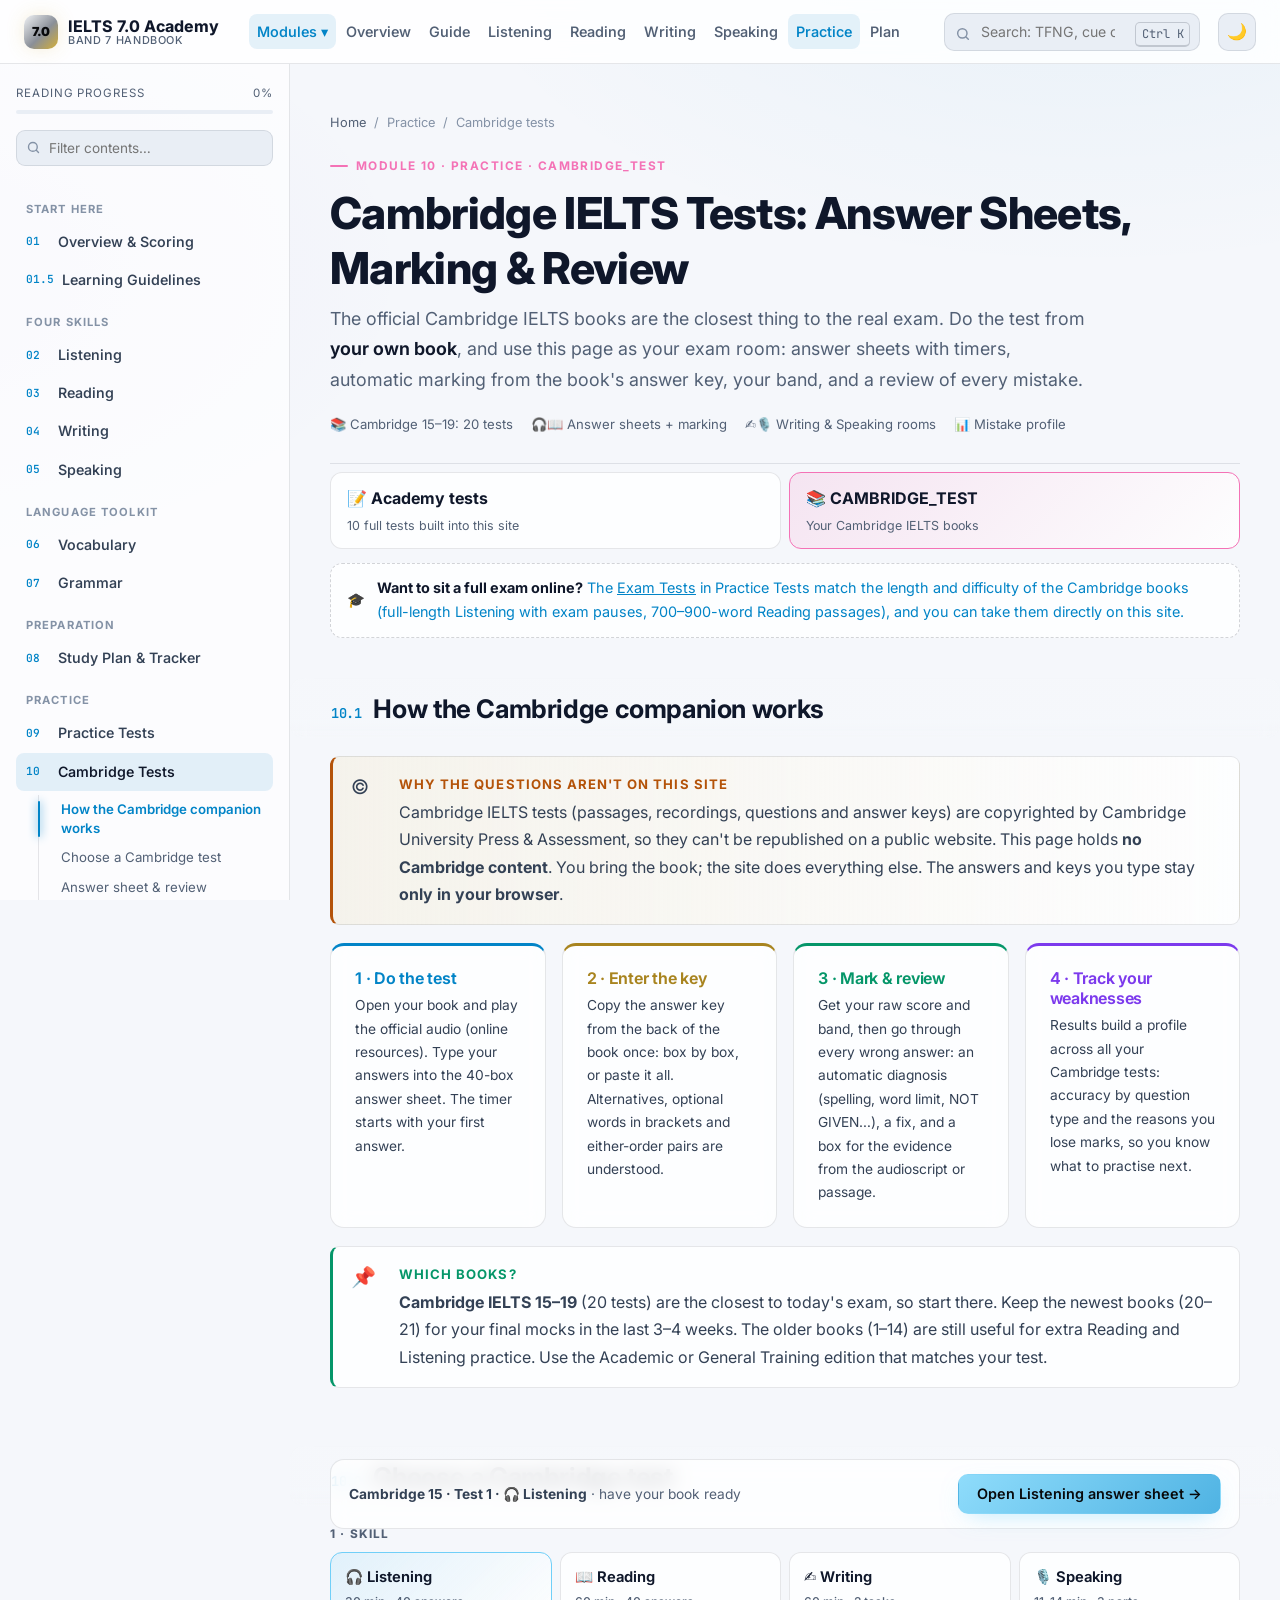
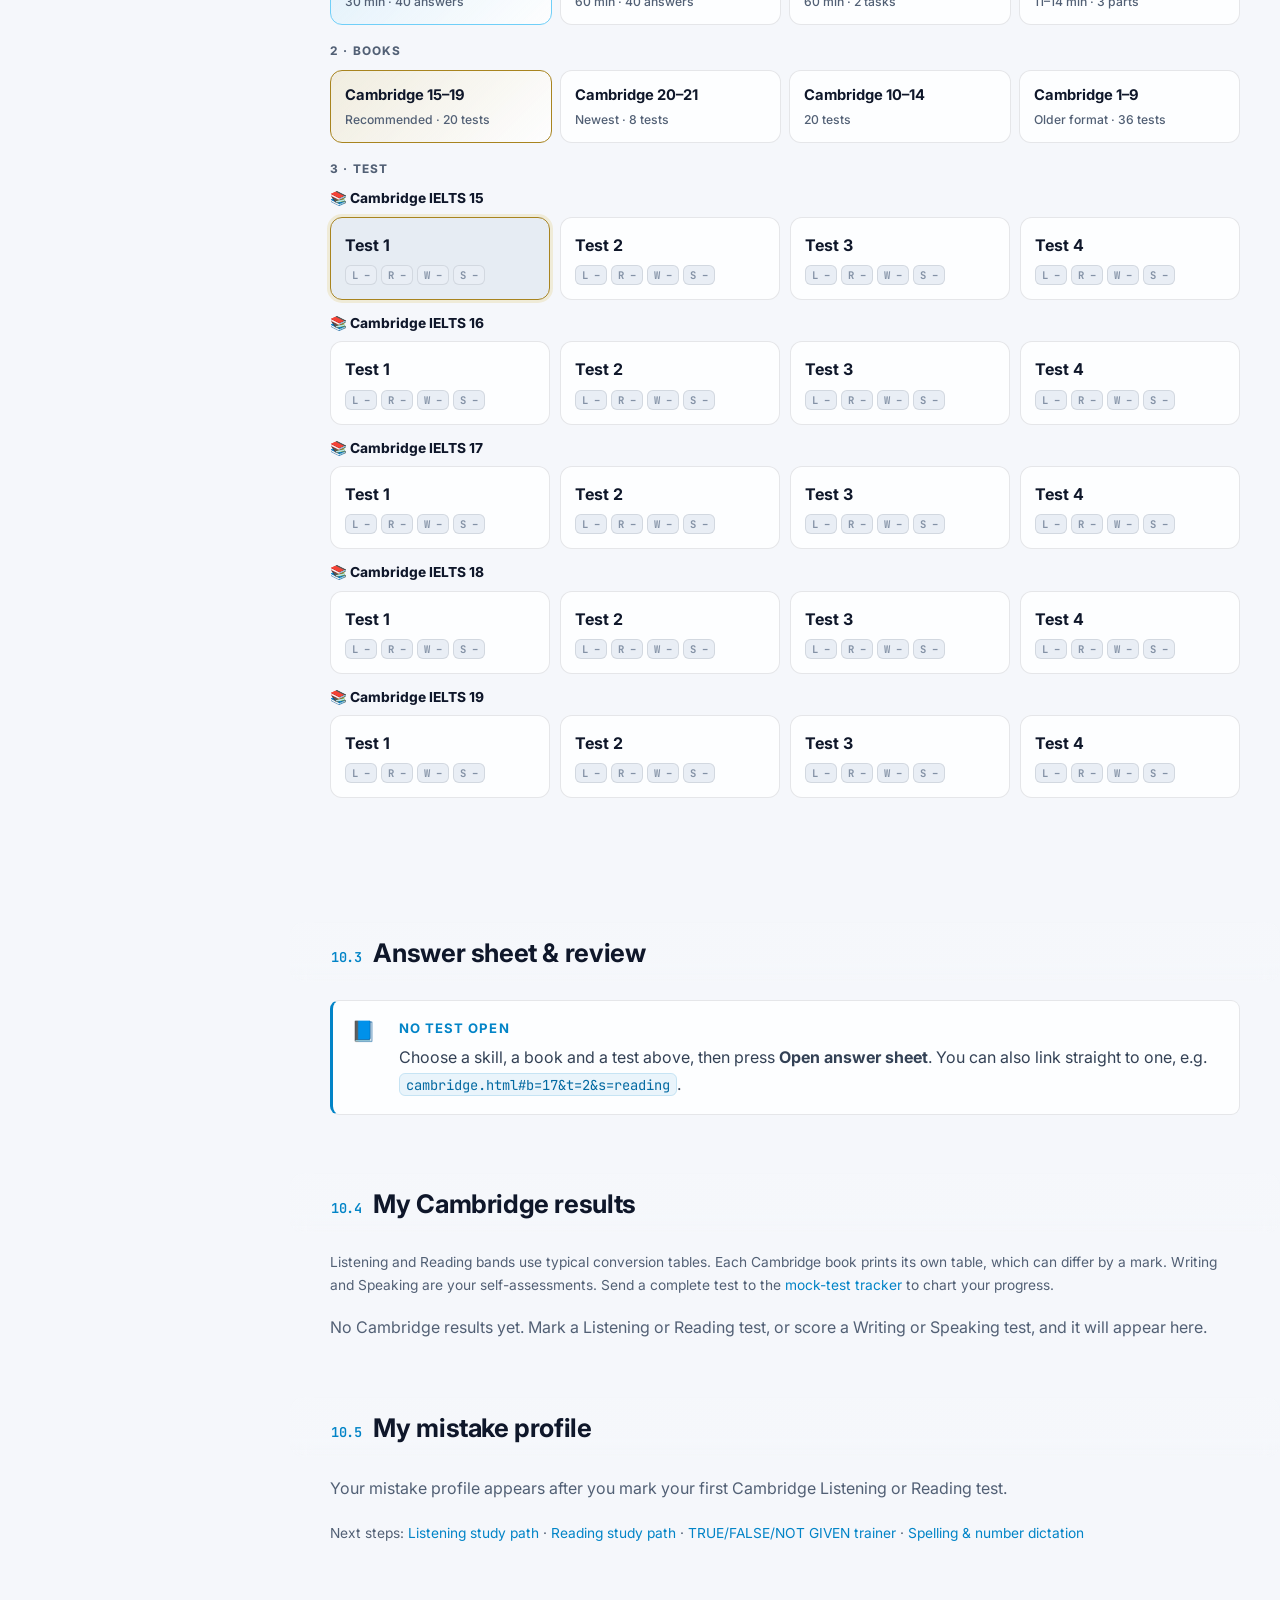
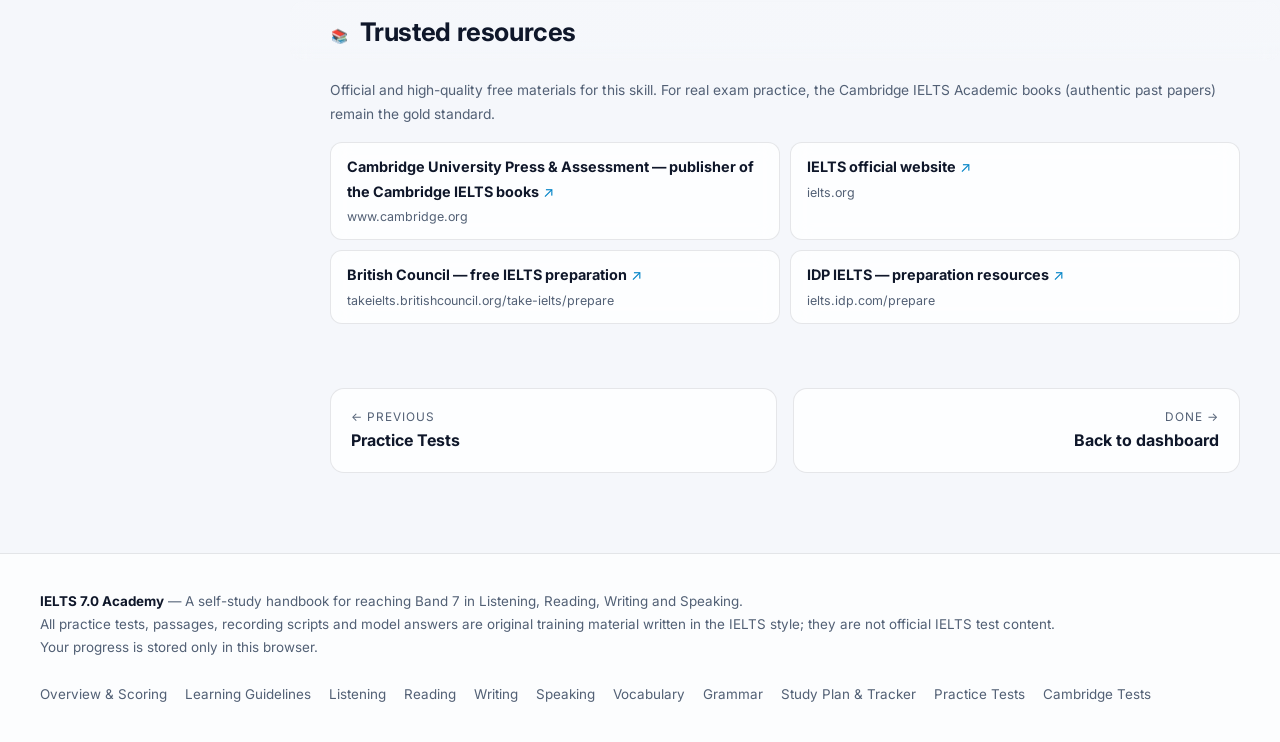
==== commit 168800a4: "Add Exam Tests 2-5: Listening, Writing and Speaking papers Four more full-length Exam Tests with ori" ====
--- a/ielts-academy/cambridge.html
+++ b/ielts-academy/cambridge.html
@@ -31,6 +31,8 @@
           <a href="practice.html"><b>📝 Academy tests</b><small>10 full tests built into this site</small></a>
           <a href="cambridge.html" class="sel" aria-current="page"><b>📚 CAMBRIDGE_TEST</b><small>Your Cambridge IELTS books</small></a>
         </div>
+
+        <a class="guide-link" href="practice.html#choose"><span>🎓</span><span><b>Want to sit a full exam online?</b> The <u>Exam Tests</u> in Practice Tests match the length and difficulty of the Cambridge books (full-length Listening with exam pauses, 700–900-word Reading passages), and you can take them directly on this site.</span></a>
 
         <section class="doc-section" id="about" data-title="How the Cambridge companion works">
           <div class="sec-head"><h2><span class="sec-num">10.1</span>How the Cambridge companion works</h2></div>
--- a/ielts-academy/assets/css/main.css
+++ b/ielts-academy/assets/css/main.css
@@ -377,6 +377,8 @@
 table.t.compact th, table.t.compact td { padding: 7px 12px; }
 table.t tr.hit td { background: var(--hl-good); }
 table.t td.num, table.t th.num { text-align: center; font-family: var(--mono); }
+@media (min-width: 641px) { table.t .nw-s { white-space: nowrap; } }
+@media (min-width: 1100px) { table.t .nw { white-space: nowrap; } table.t td[style*="--cw"] { min-width: var(--cw); } }
 
 /* Tabs */
 .tabs { margin: 18px 0; }
@@ -969,3 +971,82 @@
 .sp-setup label { display: flex; flex-direction: column; }
 @media (max-width: 1100px) { .as-grid { grid-template-columns: repeat(2, minmax(0, 1fr)); } .cam-ranges { grid-template-columns: repeat(2, minmax(0, 1fr)); } .steps-4 { grid-template-columns: repeat(2, minmax(0, 1fr)); } }
 @media (max-width: 640px) { .test-grid.cam { grid-template-columns: repeat(2, minmax(0, 1fr)); } .cat-switch, .cam-ranges { grid-template-columns: minmax(0, 1fr); } .as-grid, .steps-4 { grid-template-columns: minmax(0, 1fr); } }
+
+/* ===================================================== Method sections (Writing & Speaking) */
+.quick-nav { display: flex; flex-wrap: wrap; gap: 6px; align-items: center; margin-top: 12px; }
+.quick-nav a { font-size: 0.8rem; font-weight: 650; padding: 5px 10px; border-radius: 999px; border: 1px solid var(--border); background: var(--surface); color: var(--text-2); text-decoration: none; }
+.quick-nav a:hover { border-color: var(--accent, var(--blue)); color: var(--text); }
+.steps { list-style: none; counter-reset: st; padding: 0; margin: 16px 0 22px; display: flex; flex-direction: column; gap: 8px; }
+.steps > li { counter-increment: st; position: relative; padding: 12px 16px 12px 58px; border-radius: 12px; background: var(--surface); border: 1px solid var(--border); }
+.steps > li::before { content: counter(st); position: absolute; left: 16px; top: 12px; width: 28px; height: 28px; border-radius: 50%; display: grid; place-items: center; font: 800 0.82rem var(--mono); color: #16130a; background: var(--accent, var(--gold)); }
+.steps .st-h { display: flex; align-items: center; gap: 10px; flex-wrap: wrap; }
+.steps .st-h b { color: var(--text); }
+.steps .st-time { font: 700 0.7rem var(--mono); padding: 2px 8px; border-radius: 6px; background: var(--bg-3); color: var(--muted); border: 1px solid var(--border); }
+.steps p { margin: 4px 0 0; font-size: 0.9rem; color: var(--text-2); }
+.method-grid { display: grid; grid-template-columns: repeat(2, minmax(0, 1fr)); gap: 14px; margin-bottom: 12px; }
+.method-grid h4 { margin: 0 0 6px; font-size: 0.86rem; text-transform: uppercase; letter-spacing: 0.06em; color: var(--accent, var(--blue)); }
+.method-grid ul { margin: 0; padding-left: 1.1rem; }
+.method-grid p { margin: 0; }
+.frames { margin: 12px 0; padding: 12px 16px; border-radius: 12px; background: color-mix(in srgb, var(--green) 7%, transparent); border: 1px solid rgba(52, 211, 153, 0.3); font-size: 0.9rem; }
+.frames ul { margin: 6px 0 0; padding-left: 1.1rem; }
+.frames li { margin: 3px 0; }
+.frames em { color: var(--green); font-style: normal; font-weight: 600; }
+.worked { margin: 12px 0; padding: 12px 16px; border-radius: 12px; background: var(--panel-2); border-left: 3px solid var(--gold); font-size: 0.88rem; line-height: 1.7; }
+.ladder { display: grid; grid-template-columns: repeat(5, minmax(0, 1fr)); gap: 8px; margin: 12px 0 16px; }
+.ladder > div { position: relative; padding: 12px; border-radius: 12px; background: var(--surface); border: 1px solid var(--border); display: flex; flex-direction: column; gap: 4px; }
+.ladder > div span { width: 24px; height: 24px; border-radius: 50%; display: grid; place-items: center; font: 800 0.75rem var(--mono); background: var(--gold); color: #16130a; }
+.ladder > div b { color: var(--text); }
+.ladder > div small { color: var(--muted); font-size: 0.8rem; line-height: 1.45; }
+.route { display: flex; gap: 4px; margin: 12px 0 6px; }
+.route > div { flex: 0 0 var(--w); min-width: 0; padding: 10px 10px; border-radius: 10px; background: linear-gradient(180deg, rgba(167, 139, 250, 0.18), var(--surface)); border: 1px solid var(--border); display: flex; flex-direction: column; gap: 2px; }
+.route b { font: 800 0.8rem var(--mono); color: var(--purple); }
+.route span { font-size: 0.76rem; color: var(--text-2); line-height: 1.35; overflow-wrap: anywhere; }
+.t.struct em { color: var(--purple); font-style: normal; font-weight: 600; }
+/* Plan builder */
+.planner { padding: 18px; }
+.pl-top { display: flex; gap: 12px; align-items: flex-end; flex-wrap: wrap; justify-content: space-between; margin-bottom: 10px; }
+.pl-top label { display: flex; flex-direction: column; gap: 4px; flex: 1 1 320px; min-width: 0; }
+.pl-top select { max-width: 100%; }
+.pl-custom { display: grid; grid-template-columns: minmax(0, 1fr) auto; gap: 10px; align-items: end; margin-bottom: 10px; }
+.pl-custom textarea { width: 100%; resize: vertical; }
+.pl-custom label { display: flex; flex-direction: column; gap: 4px; }
+.pl-lenses { margin: 0 0 12px; padding: 8px 12px; border-radius: 10px; background: var(--panel-2); border: 1px dashed var(--border-hi); }
+.pl-grid { display: grid; grid-template-columns: repeat(2, minmax(0, 1fr)); gap: 12px; }
+.pl-grid .pl-wide { grid-column: 1 / -1; }
+.pl-grid label, .pl-grid fieldset label { display: flex; flex-direction: column; gap: 4px; font-size: 0.78rem; font-weight: 650; color: var(--muted); }
+.pl-grid textarea, .pl-grid input { width: 100%; resize: vertical; font-weight: 400; }
+.pl-grid fieldset { border: 1px solid var(--border); border-radius: 12px; padding: 10px 12px 12px; margin: 0; display: flex; flex-direction: column; gap: 8px; min-width: 0; }
+.pl-grid legend { font-weight: 750; font-size: 0.84rem; color: var(--gold); padding: 0 6px; }
+.pl-out { margin-top: 12px; }
+.pl-outline { margin: 0 0 8px; overflow-x: auto; }
+/* Upgrade drill */
+#upgrade-drill { display: grid; grid-template-columns: repeat(2, minmax(0, 1fr)); gap: 12px; }
+.ud-item { padding: 14px; display: flex; flex-direction: column; gap: 8px; }
+.ud-h { display: flex; justify-content: space-between; align-items: center; gap: 8px; }
+.ud-item textarea { width: 100%; resize: vertical; }
+.ud-b6, .ud-model { margin: 0; padding: 8px 12px; border-radius: 8px; font-size: 0.9rem; }
+.ud-b6 { background: var(--hl-bad); }
+.ud-model { background: var(--hl-good); }
+.ud-b6 .lbl, .ud-model .lbl { display: block; font-size: 0.68rem; text-transform: uppercase; letter-spacing: 0.08em; font-weight: 750; }
+.ud-b6 .lbl { color: var(--red); } .ud-model .lbl { color: var(--green); }
+/* Part 2 planner */
+.p2-planner { padding: 18px; }
+.p2-top { display: grid; grid-template-columns: minmax(0, 1.4fr) minmax(0, 1fr); gap: 16px; align-items: center; }
+.p2-side { display: flex; flex-direction: column; align-items: center; gap: 10px; text-align: center; }
+.p2-btns { display: flex; gap: 6px; flex-wrap: wrap; justify-content: center; }
+.p2-kind { margin: 14px 0 10px; line-height: 1.7; }
+.p2-grid { display: grid; grid-template-columns: repeat(5, minmax(0, 1fr)); gap: 8px; }
+.p2-grid label { display: flex; flex-direction: column; gap: 2px; font-size: 0.84rem; }
+.p2-grid small { color: var(--muted); font-size: 0.72rem; }
+.p2-grid textarea { width: 100%; resize: vertical; margin-top: 4px; }
+.p2-route { margin-top: 10px; color: var(--text-2); }
+@media (max-width: 1100px) { .ladder, .p2-grid { grid-template-columns: repeat(2, minmax(0, 1fr)); } .route { flex-wrap: wrap; } .route > div { flex: 1 1 140px; } }
+@media (max-width: 640px) { .method-grid, .pl-grid, #upgrade-drill, .p2-top, .pl-custom { grid-template-columns: minmax(0, 1fr); } .ladder, .p2-grid { grid-template-columns: minmax(0, 1fr); } .steps > li { padding-left: 52px; } }
+/* Practice series switch */
+.series-pick { display: grid; grid-template-columns: repeat(2, minmax(0, 1fr)); gap: 8px; margin-bottom: 10px; }
+.series-pick button { text-align: left; font: inherit; cursor: pointer; padding: 10px 14px; border-radius: 12px; background: var(--surface); border: 1px solid var(--border); color: var(--text); }
+.series-pick button small { display: block; color: var(--muted); font-size: 0.76rem; margin-top: 2px; }
+.series-pick button:hover { border-color: var(--blue); }
+.series-pick button.sel { border-color: var(--gold); background: linear-gradient(135deg, rgba(212, 175, 55, 0.14), var(--surface)); }
+.test-card .tc-scores span.soon { opacity: 0.6; font-style: italic; }
+@media (max-width: 640px) { .series-pick { grid-template-columns: minmax(0, 1fr); } }
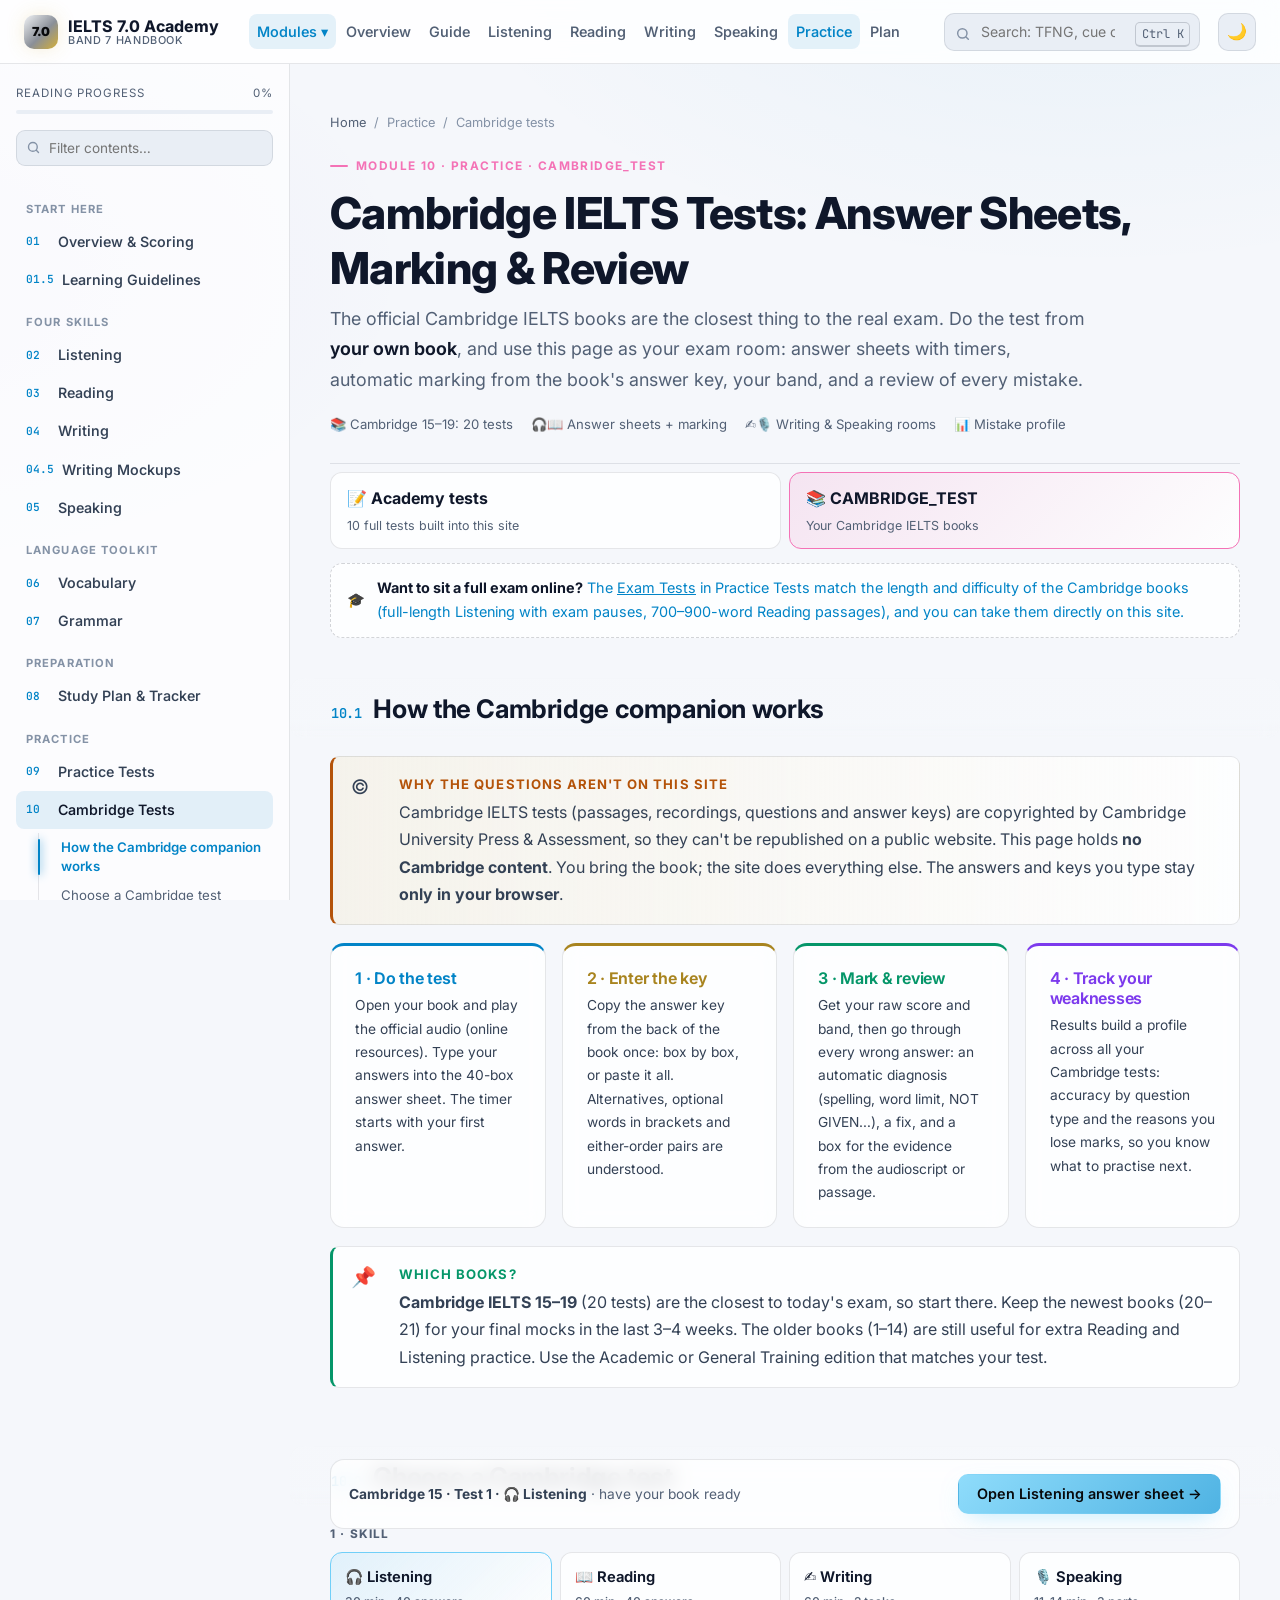
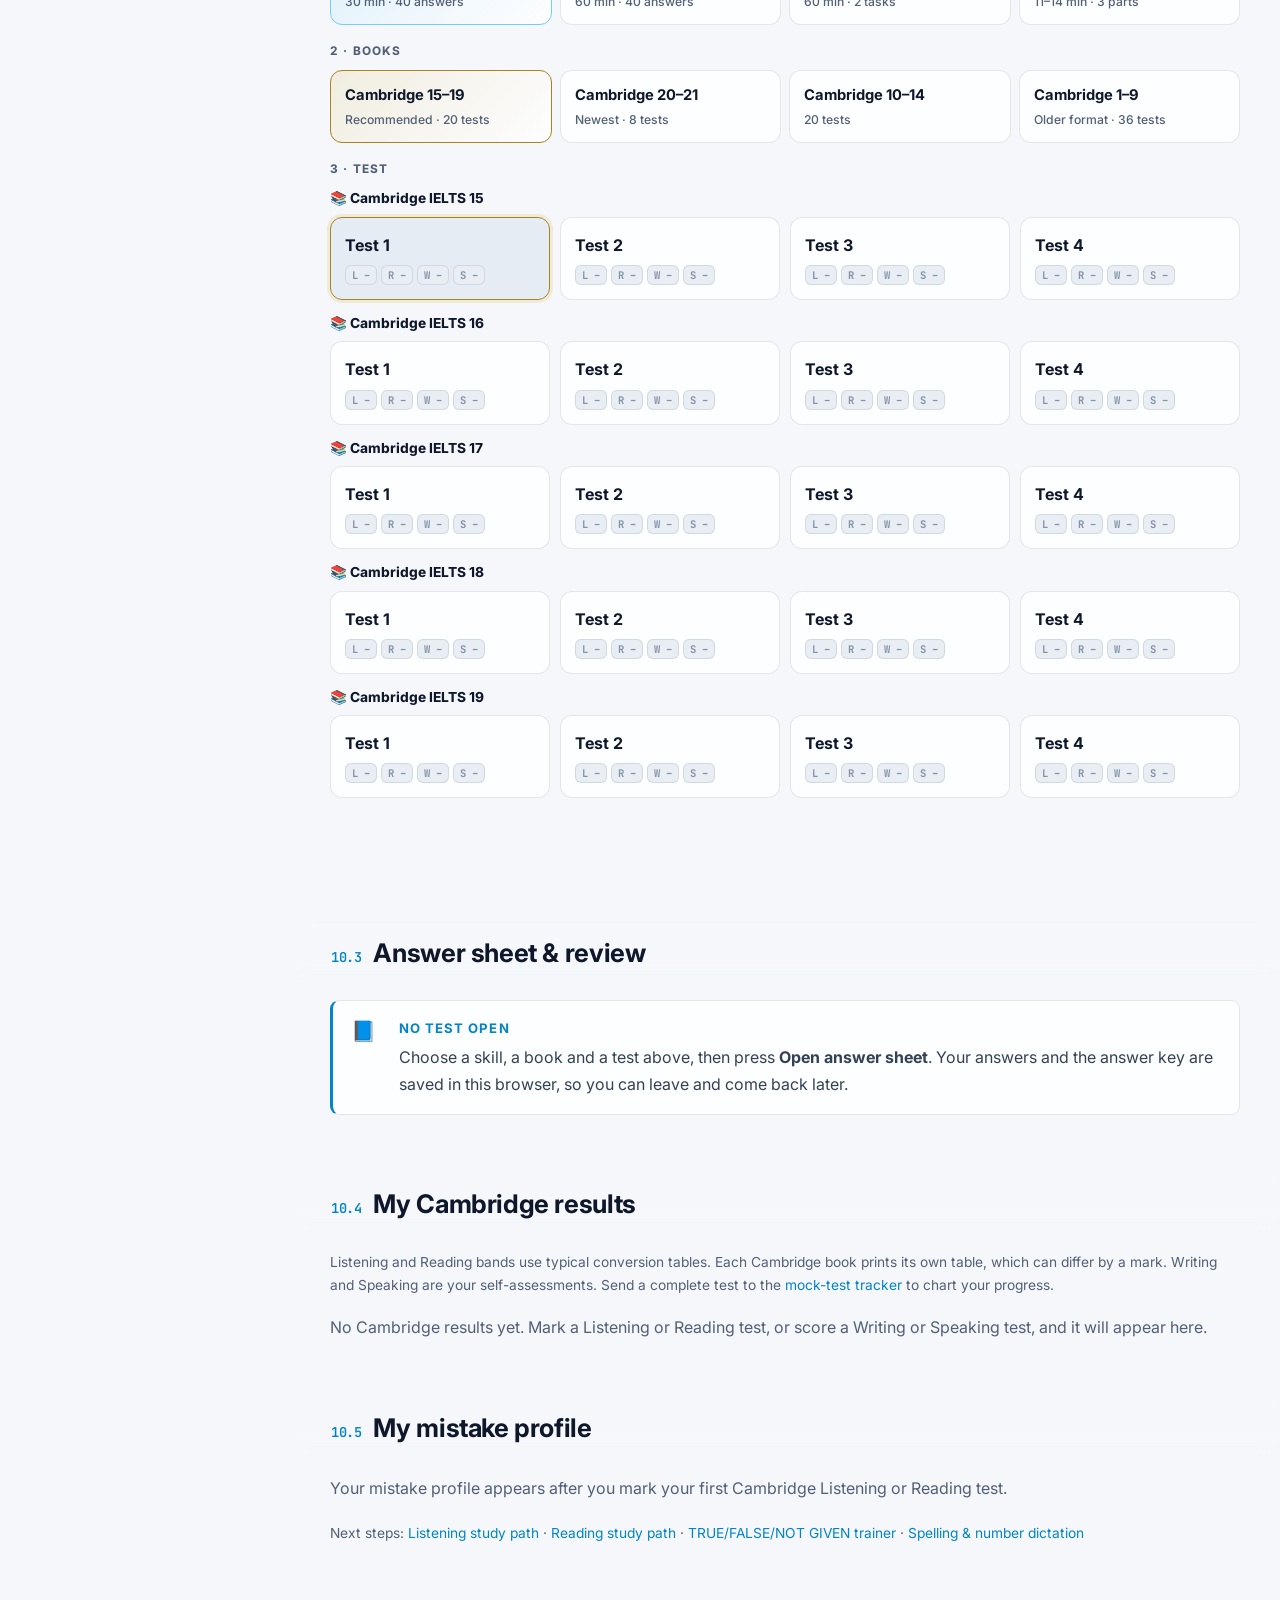
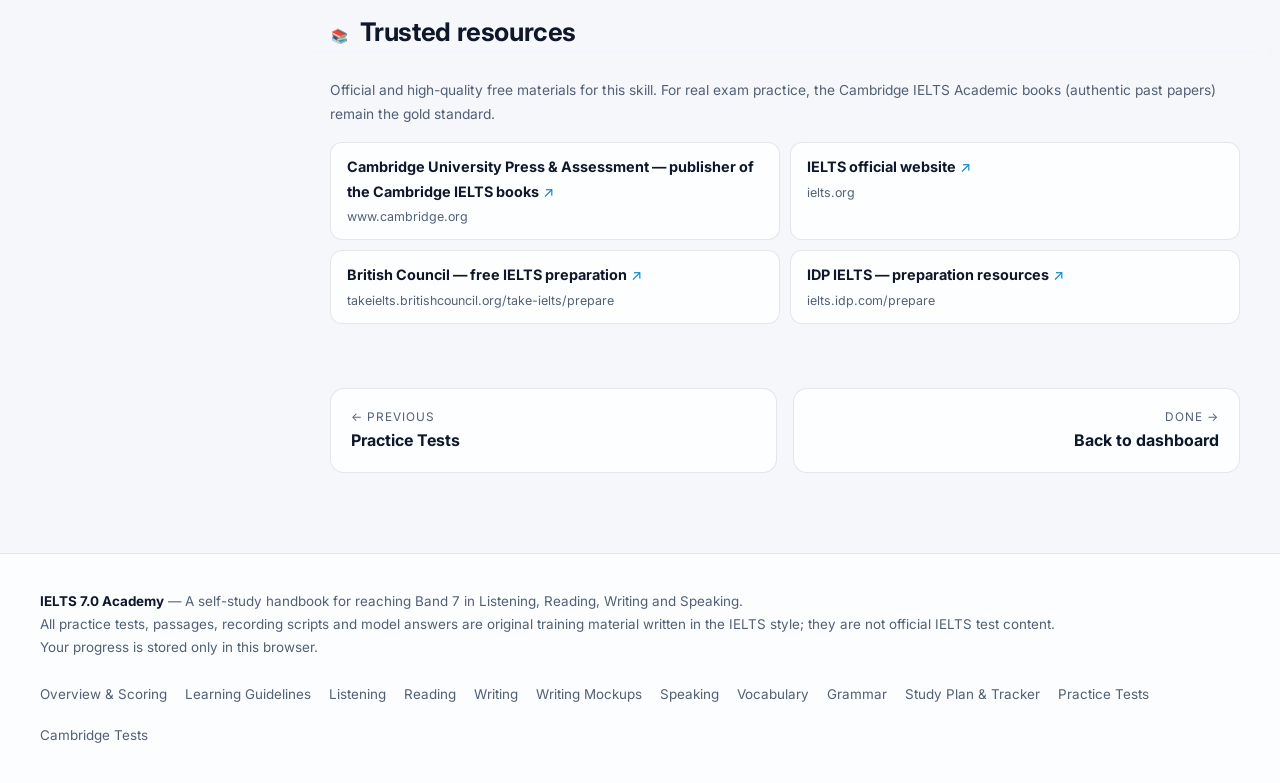
==== commit 87946f9b: "Let learners remove practice results; tidy test-room notices - Study Plan: each practice result has " ====
--- a/ielts-academy/cambridge.html
+++ b/ielts-academy/cambridge.html
@@ -69,7 +69,7 @@
 
         <section class="doc-section" id="room" data-title="Answer sheet & review">
           <div class="sec-head"><h2><span class="sec-num">10.3</span>Answer sheet &amp; review</h2></div>
-          <div id="cam-empty" class="callout note"><div class="ci">📘</div><div><span class="ct">No test open</span><p>Choose a skill, a book and a test above, then press <b>Open answer sheet</b>. You can also link straight to one, e.g. <code>cambridge.html#b=17&amp;t=2&amp;s=reading</code>.</p></div></div>
+          <div id="cam-empty" class="callout note"><div class="ci">📘</div><div><span class="ct">No test open</span><p>Choose a skill, a book and a test above, then press <b>Open answer sheet</b>. Your answers and the answer key are saved in this browser, so you can leave and come back later.</p></div></div>
           <div id="cam-wrap" hidden>
             <div class="runner-head glass">
               <div><div class="eyebrow" id="cam-eyebrow"></div><h3 id="cam-title" style="margin:0"></h3></div>
--- a/ielts-academy/assets/css/main.css
+++ b/ielts-academy/assets/css/main.css
@@ -1050,3 +1050,48 @@
 .series-pick button.sel { border-color: var(--gold); background: linear-gradient(135deg, rgba(212, 175, 55, 0.14), var(--surface)); }
 .test-card .tc-scores span.soon { opacity: 0.6; font-style: italic; }
 @media (max-width: 640px) { .series-pick { grid-template-columns: minmax(0, 1fr); } }
+
+/* ===================================================== Writing mockups */
+.mk-set { display: grid; grid-template-columns: repeat(2, minmax(0, 1fr)); gap: 8px; margin-bottom: 14px; }
+.mk-set button { text-align: left; font: inherit; cursor: pointer; padding: 12px 16px; border-radius: 12px; background: var(--surface); border: 1px solid var(--border); color: var(--text); }
+.mk-set button small { display: block; color: var(--muted); font-size: 0.78rem; margin-top: 2px; }
+.mk-set button.sel { border-color: var(--gold); background: linear-gradient(135deg, rgba(212, 175, 55, 0.14), var(--surface)); }
+.mk-layout { display: grid; grid-template-columns: minmax(240px, 300px) minmax(0, 1fr); gap: 16px; align-items: start; }
+.mk-side { padding: 14px; position: sticky; top: calc(var(--header-h) + 12px); max-height: calc(100vh - var(--header-h) - 24px); overflow-y: auto; }
+.mk-h { font-size: 0.72rem; text-transform: uppercase; letter-spacing: 0.08em; color: var(--muted); font-weight: 750; margin: 12px 0 6px; }
+.mk-h:first-child { margin-top: 0; }
+.mk-topics { display: flex; flex-direction: column; gap: 2px; }
+.mk-topic { display: flex; justify-content: space-between; gap: 8px; text-align: left; font: inherit; font-size: 0.88rem; padding: 6px 10px; border-radius: 8px; border: 0; background: transparent; color: var(--text-2); cursor: pointer; }
+.mk-topic b { font: 700 0.75rem var(--mono); color: var(--muted); }
+.mk-topic:hover { background: var(--surface-hi); }
+.mk-topic.sel { background: var(--surface-hi); color: var(--text); font-weight: 650; box-shadow: inset 3px 0 0 var(--gold); }
+.mk-kinds { display: flex; flex-wrap: wrap; gap: 4px; }
+.mk-kind { cursor: pointer; font: inherit; font-size: 0.74rem; }
+.mk-kind.sel { border-color: var(--gold); color: var(--text); }
+.mk-list { display: flex; flex-direction: column; gap: 6px; }
+.mk-item { text-align: left; font: inherit; padding: 8px 10px; border-radius: 10px; border: 1px solid var(--border); background: var(--surface); color: var(--text); cursor: pointer; display: flex; flex-direction: column; gap: 2px; }
+.mk-item:hover { border-color: var(--blue); }
+.mk-item.sel { border-color: var(--gold); background: var(--surface-hi); }
+.mk-item-t { font-size: 0.85rem; font-weight: 650; line-height: 1.35; }
+.mk-item-m { font-size: 0.72rem; color: var(--muted); }
+.mk-reader { min-width: 0; }
+.mk-r-head { display: flex; justify-content: space-between; align-items: flex-end; gap: 12px; flex-wrap: wrap; margin-bottom: 12px; }
+.mk-r-head h3 { margin: 2px 0 0; }
+.mk-nav { display: flex; align-items: center; gap: 8px; }
+.mk-try textarea { width: 100%; resize: vertical; margin-top: 8px; font-family: var(--serif); line-height: 1.7; }
+.mk-model-wrap .model-head { flex-wrap: wrap; }
+.mk-maps { display: grid; grid-template-columns: repeat(2, minmax(0, 1fr)); gap: 12px; }
+.mk-map { margin: 0; }
+.mk-map svg { width: 100%; height: auto; display: block; border-radius: 10px; border: 1px solid var(--border); }
+.mk-map figcaption { text-align: center; font-weight: 750; font-size: 0.85rem; margin-top: 6px; }
+.mk-ground { fill: var(--paper); }
+.mk-road { fill: color-mix(in srgb, var(--amber) 40%, var(--paper)); }
+.mk-water { fill: color-mix(in srgb, var(--blue) 30%, var(--paper)); }
+.mk-park { fill: color-mix(in srgb, var(--green) 22%, var(--paper)); stroke: color-mix(in srgb, var(--green) 45%, var(--paper)); }
+.mk-building { fill: var(--panel); stroke: var(--line-2); }
+.mk-square { fill: color-mix(in srgb, var(--gold) 14%, var(--paper)); stroke: var(--line-2); stroke-dasharray: 4 3; }
+.mk-car { fill: var(--bg-3); stroke: var(--line-2); }
+.mk-empty { fill: none; stroke: var(--line-2); stroke-dasharray: 3 3; }
+.mk-maplabel { fill: var(--text); font: 650 10px var(--font); }
+@media (max-width: 900px) { .mk-layout { grid-template-columns: minmax(0, 1fr); } .mk-side { position: static; max-height: none; } }
+@media (max-width: 640px) { .mk-set, .mk-maps { grid-template-columns: minmax(0, 1fr); } }
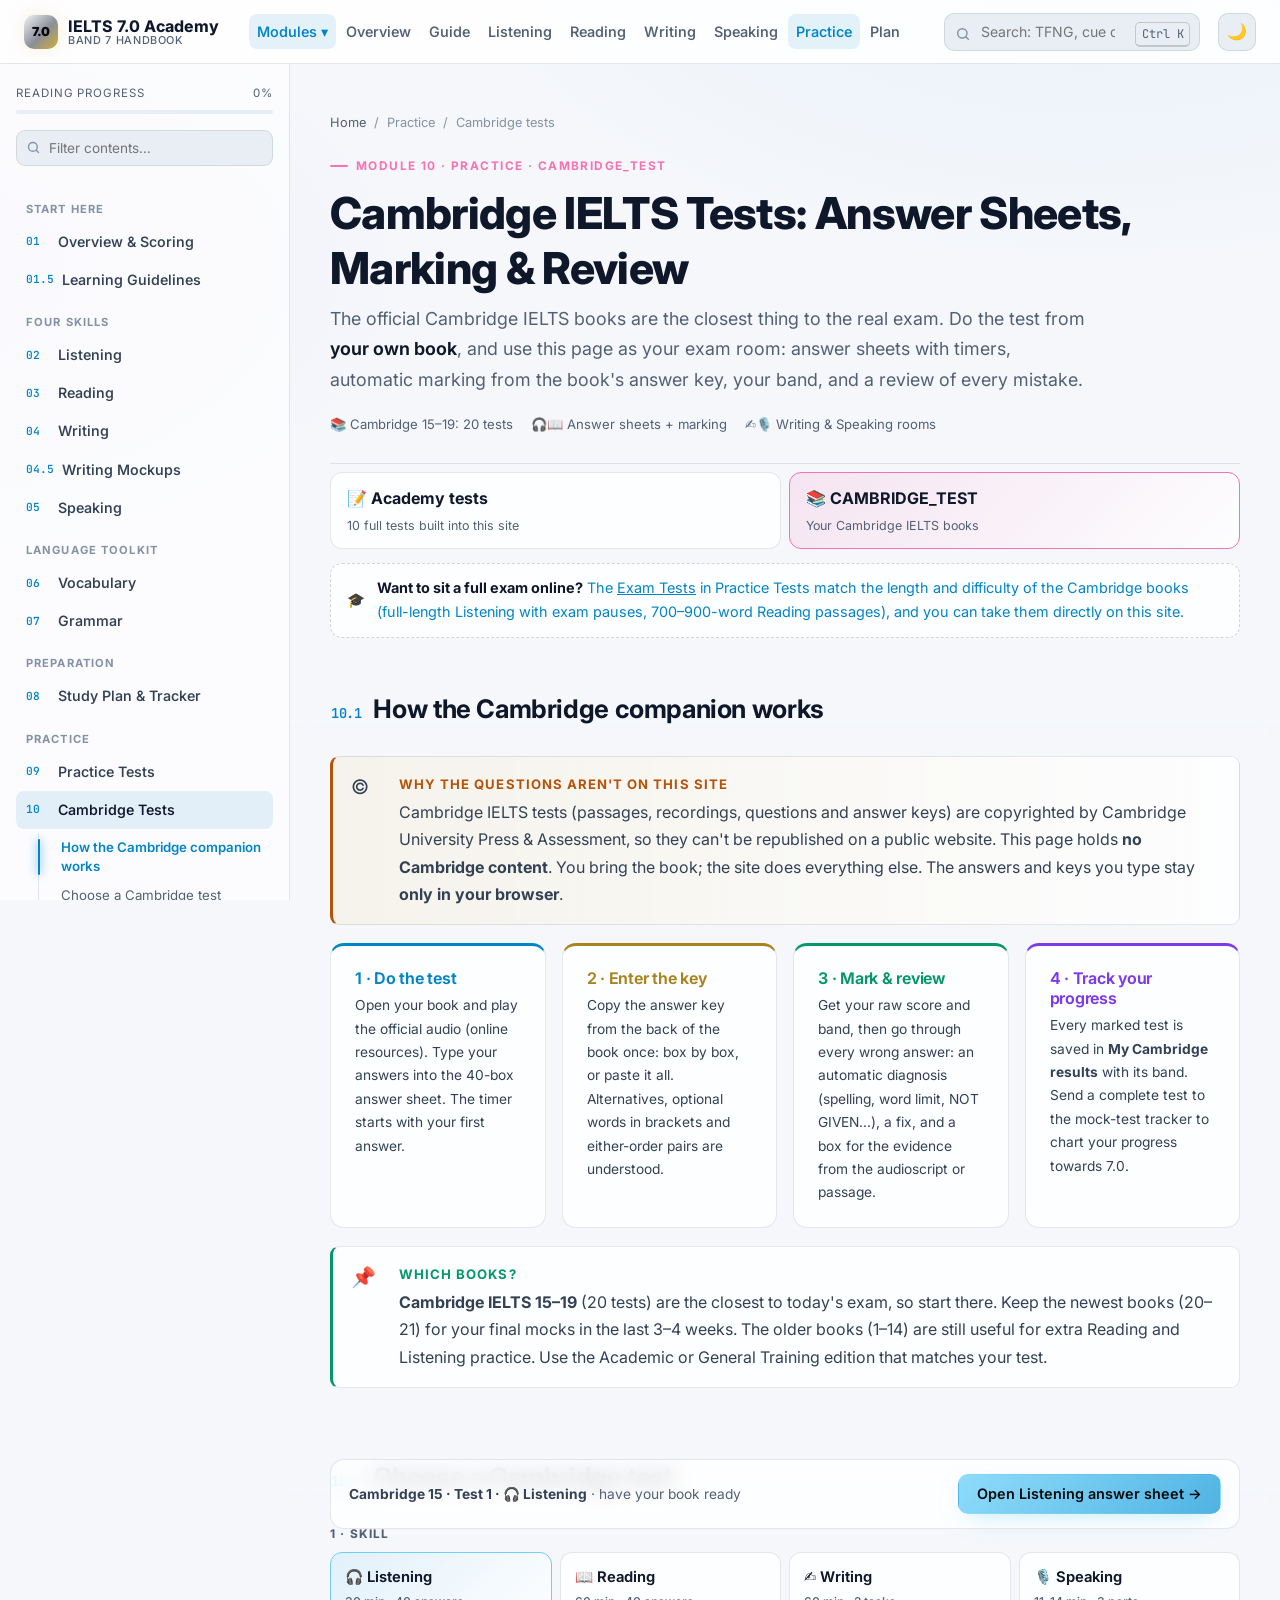
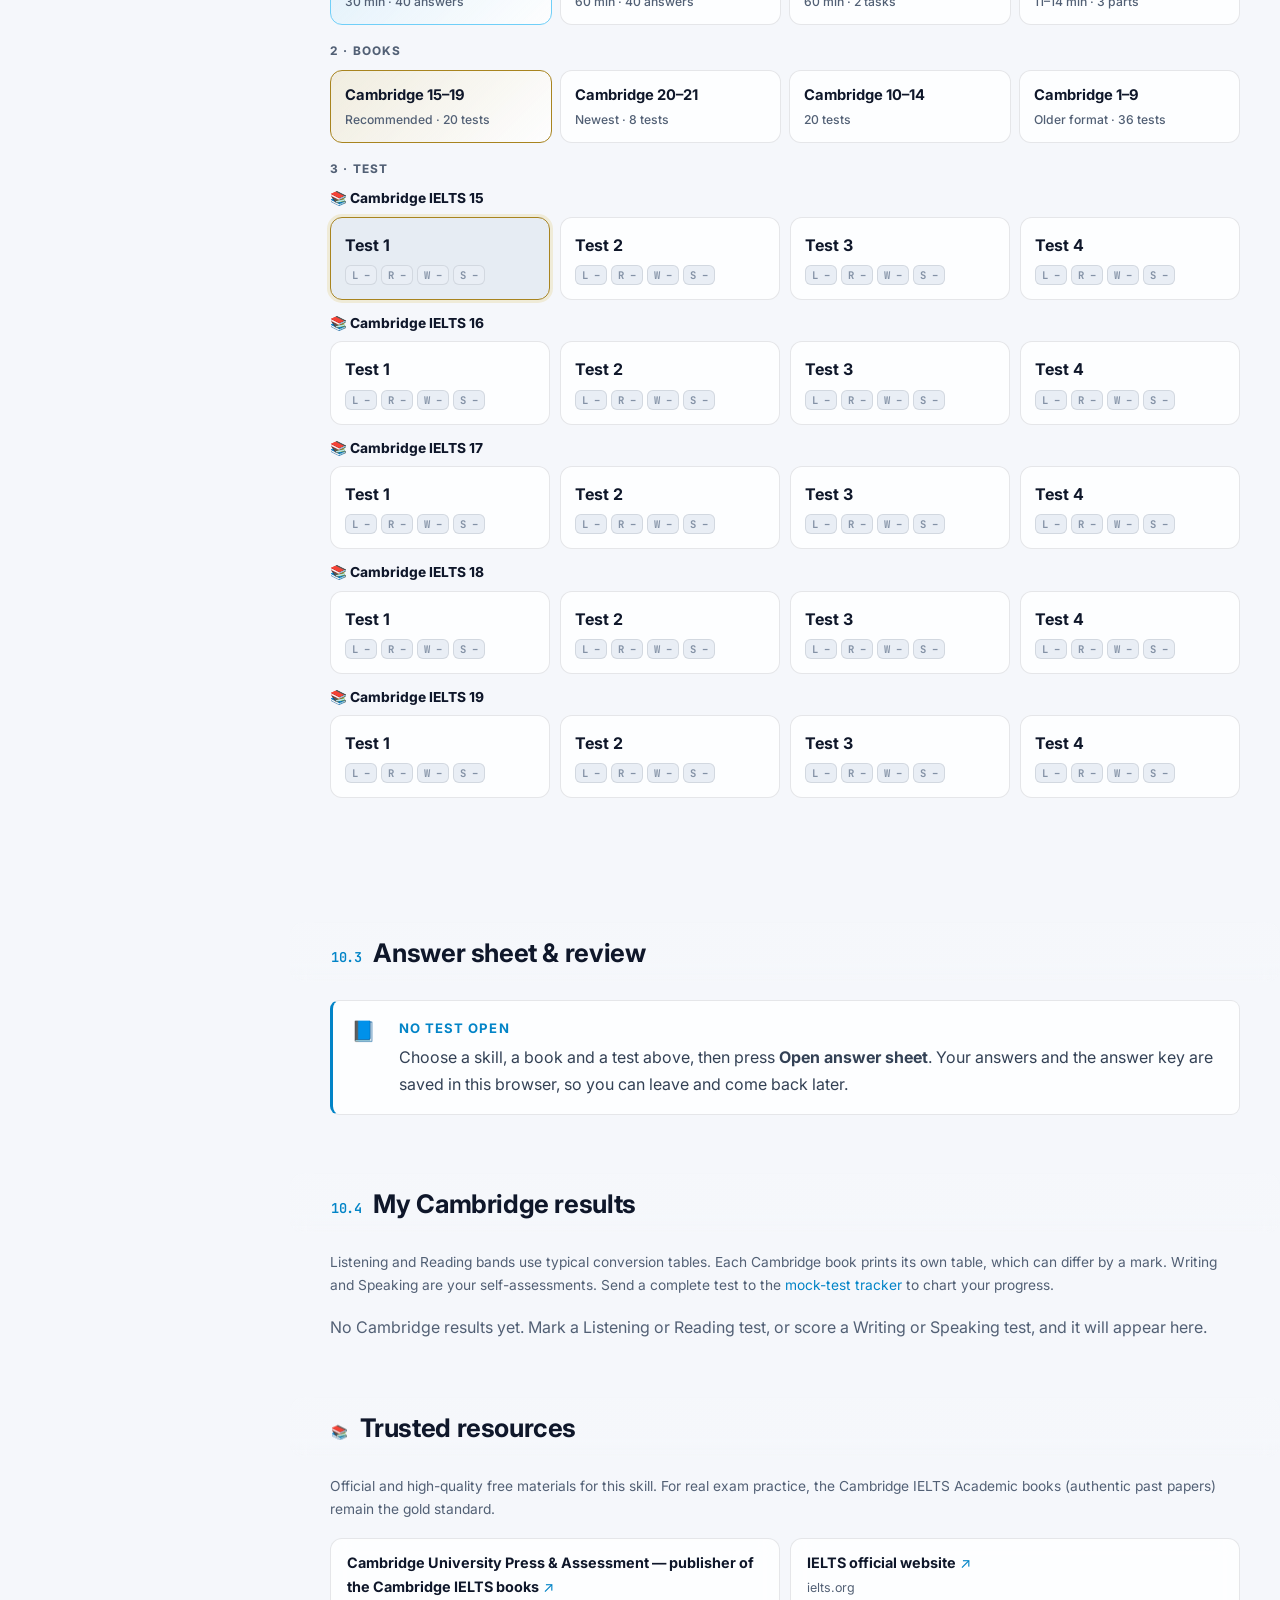
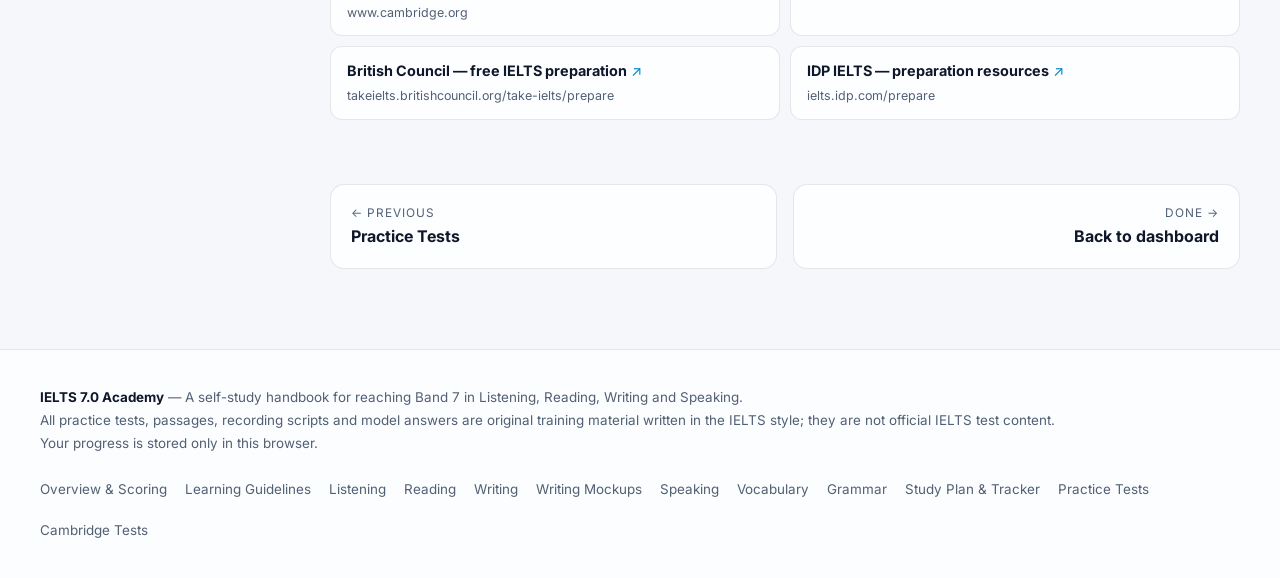
==== commit e832e357: "Remove the mistake profile from the Cambridge page Drops section 10.5 and its renderer, sidebar entr" ====
--- a/ielts-academy/cambridge.html
+++ b/ielts-academy/cambridge.html
@@ -4,7 +4,7 @@
   <meta charset="utf-8">
   <meta name="viewport" content="width=device-width, initial-scale=1">
   <title>Cambridge IELTS Tests: Answer Sheets, Marking &amp; Review — IELTS 7.0 Academy</title>
-  <meta name="description" content="A companion for the official Cambridge IELTS books: online answer sheets with timers, marking from your book's answer key, band scores, a mistake-by-mistake review and a weakness profile.">
+  <meta name="description" content="A companion for the official Cambridge IELTS books: online answer sheets with timers, marking from your book's answer key, band scores and a mistake-by-mistake review.">
   <link rel="preconnect" href="https://fonts.googleapis.com">
   <link rel="preconnect" href="https://fonts.gstatic.com" crossorigin>
   <link href="https://fonts.googleapis.com/css2?family=Inter:wght@400;500;600;700;800&family=JetBrains+Mono:wght@400;600;700&family=Source+Serif+4:ital,wght@0,400;0,600;1,400&display=swap" rel="stylesheet">
@@ -24,7 +24,7 @@
           <div class="eyebrow">Module 10 · Practice · CAMBRIDGE_TEST</div>
           <h1>Cambridge IELTS Tests: Answer Sheets, Marking &amp; Review</h1>
           <p class="lead">The official Cambridge IELTS books are the closest thing to the real exam. Do the test from <strong>your own book</strong>, and use this page as your exam room: answer sheets with timers, automatic marking from the book's answer key, your band, and a review of every mistake.</p>
-          <div class="page-meta"><span>📚 Cambridge 15–19: 20 tests</span><span>🎧📖 Answer sheets + marking</span><span>✍️🎙️ Writing &amp; Speaking rooms</span><span>📊 Mistake profile</span></div>
+          <div class="page-meta"><span>📚 Cambridge 15–19: 20 tests</span><span>🎧📖 Answer sheets + marking</span><span>✍️🎙️ Writing &amp; Speaking rooms</span></div>
         </header>
 
         <div class="cat-switch" role="navigation" aria-label="Practice category">
@@ -42,7 +42,7 @@
             <div class="glass card accent" style="--accent:var(--blue)"><h4>1 · Do the test</h4><p class="small">Open your book and play the official audio (online resources). Type your answers into the 40-box answer sheet. The timer starts with your first answer.</p></div>
             <div class="glass card accent" style="--accent:var(--gold)"><h4>2 · Enter the key</h4><p class="small">Copy the answer key from the back of the book once: box by box, or paste it all. Alternatives, optional words in brackets and either-order pairs are understood.</p></div>
             <div class="glass card accent" style="--accent:var(--green)"><h4>3 · Mark &amp; review</h4><p class="small">Get your raw score and band, then go through every wrong answer: an automatic diagnosis (spelling, word limit, NOT GIVEN…), a fix, and a box for the evidence from the audioscript or passage.</p></div>
-            <div class="glass card accent" style="--accent:var(--purple)"><h4>4 · Track your weaknesses</h4><p class="small">Results build a profile across all your Cambridge tests: accuracy by question type and the reasons you lose marks, so you know what to practise next.</p></div>
+            <div class="glass card accent" style="--accent:var(--purple)"><h4>4 · Track your progress</h4><p class="small">Every marked test is saved in <b>My Cambridge results</b> with its band. Send a complete test to the mock-test tracker to chart your progress towards 7.0.</p></div>
           </div>
           <div class="callout tip"><div class="ci">📌</div><div><span class="ct">Which books?</span><p><b>Cambridge IELTS 15–19</b> (20 tests) are the closest to today's exam, so start there. Keep the newest books (20–21) for your final mocks in the last 3–4 weeks. The older books (1–14) are still useful for extra Reading and Listening practice. Use the Academic or General Training edition that matches your test.</p></div></div>
         </section>
@@ -86,12 +86,6 @@
           <div id="cam-results"></div>
         </section>
 
-        <section class="doc-section" id="analysis" data-title="My mistake profile">
-          <div class="sec-head"><h2><span class="sec-num">10.5</span>My mistake profile</h2></div>
-          <div id="cam-analysis"></div>
-          <p class="small muted mt">Next steps: <a href="guide.html#listening">Listening study path</a> · <a href="guide.html#reading">Reading study path</a> · <a href="reading.html#tfng">TRUE/FALSE/NOT GIVEN trainer</a> · <a href="listening.html#dictation">Spelling &amp; number dictation</a></p>
-        </section>
-
         <div id="pager"></div>
       </div>
     </main>
--- a/ielts-academy/assets/css/main.css
+++ b/ielts-academy/assets/css/main.css
@@ -962,10 +962,6 @@
 .as-cell input { width: 100%; min-width: 0; padding: 6px 8px; border-radius: 7px; border: 1px solid var(--border-hi); background: var(--paper); color: var(--text); font: 500 0.9rem var(--font); }
 .as-cell input:focus { outline: none; border-color: var(--blue); box-shadow: 0 0 0 3px var(--blue-dim); }
 .as-grid.key .as-cell input { border-style: dashed; }
-.an-row { display: grid; grid-template-columns: minmax(0, 1.4fr) minmax(60px, 1fr) 52px; gap: 10px; align-items: center; font-size: 0.84rem; padding: 4px 0; }
-.an-row b { font-family: var(--mono); text-align: right; }
-.an-bar { height: 8px; border-radius: 99px; background: var(--bg-3); overflow: hidden; }
-.an-bar i { display: block; height: 100%; border-radius: 99px; }
 .w-prompt { width: 100%; resize: vertical; margin-bottom: 12px; font-family: var(--serif); }
 .sp-setup textarea { width: 100%; margin-top: 6px; resize: vertical; }
 .sp-setup label { display: flex; flex-direction: column; }
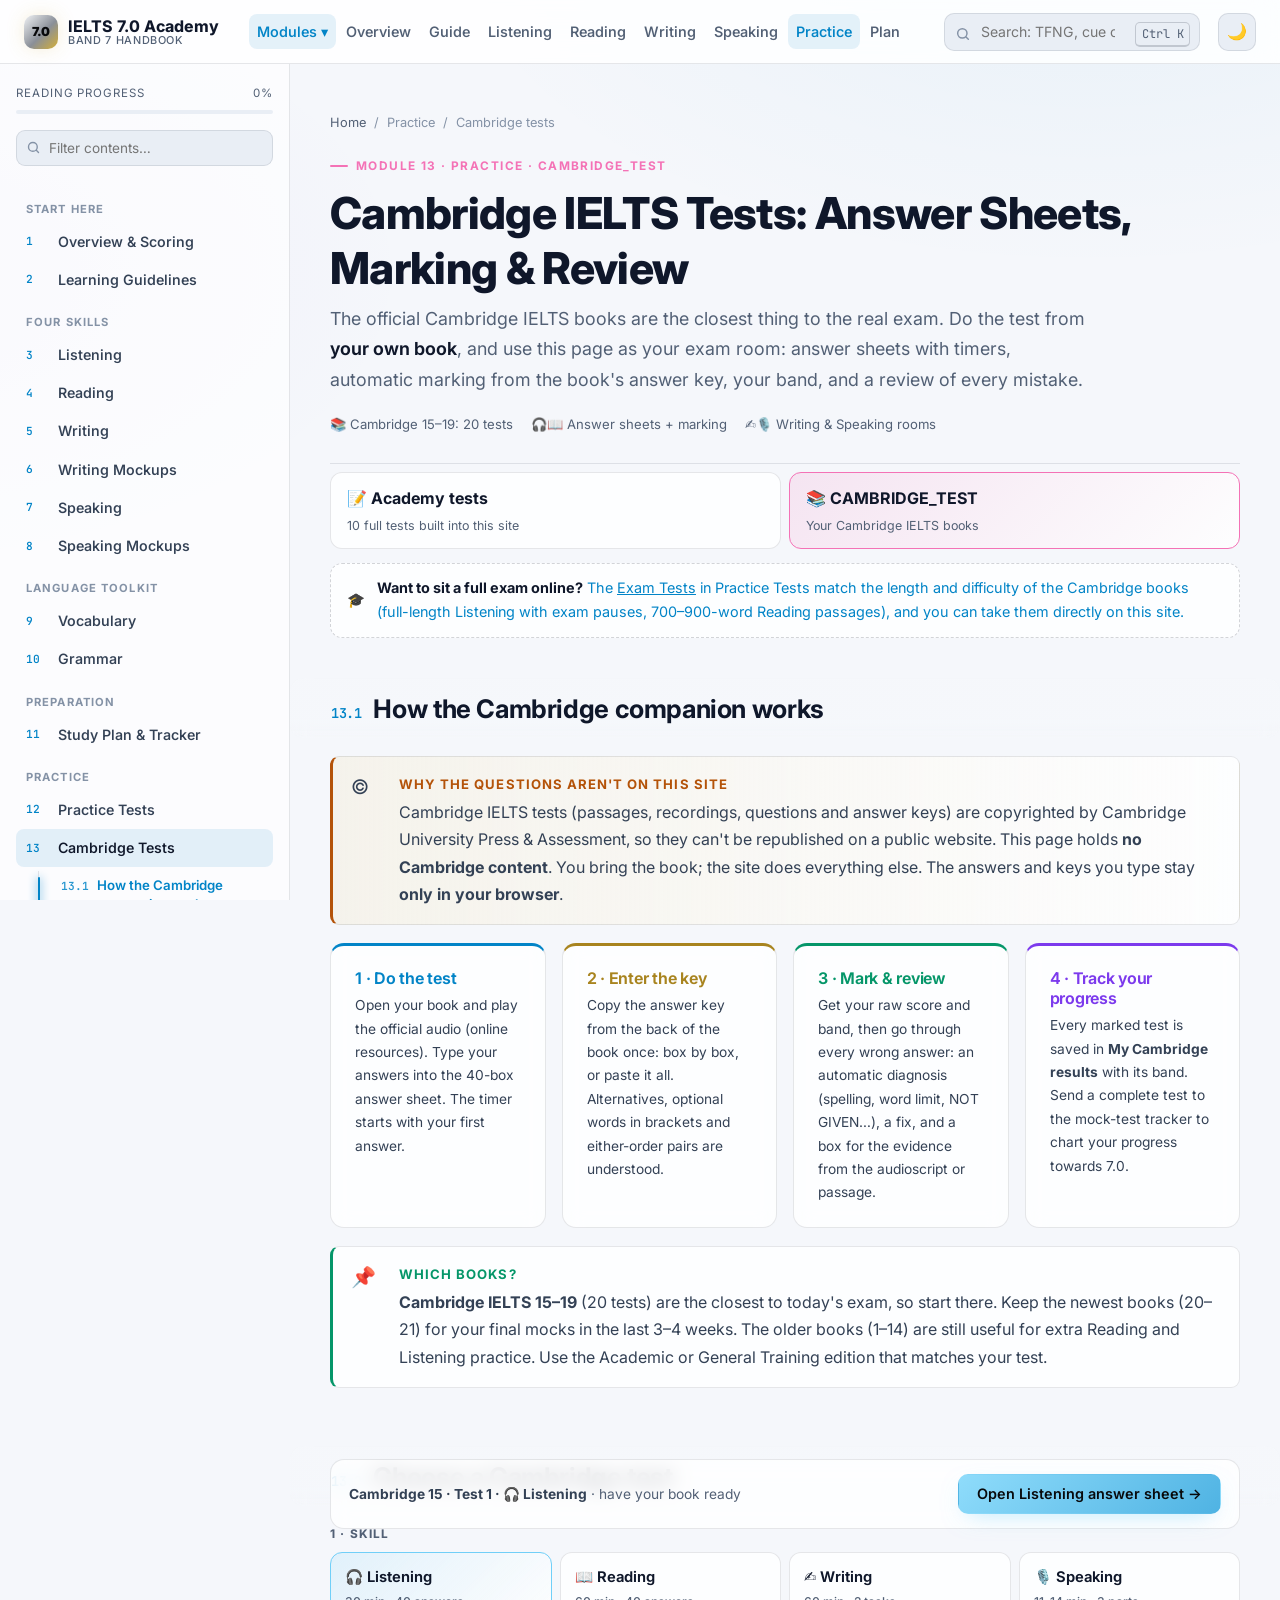
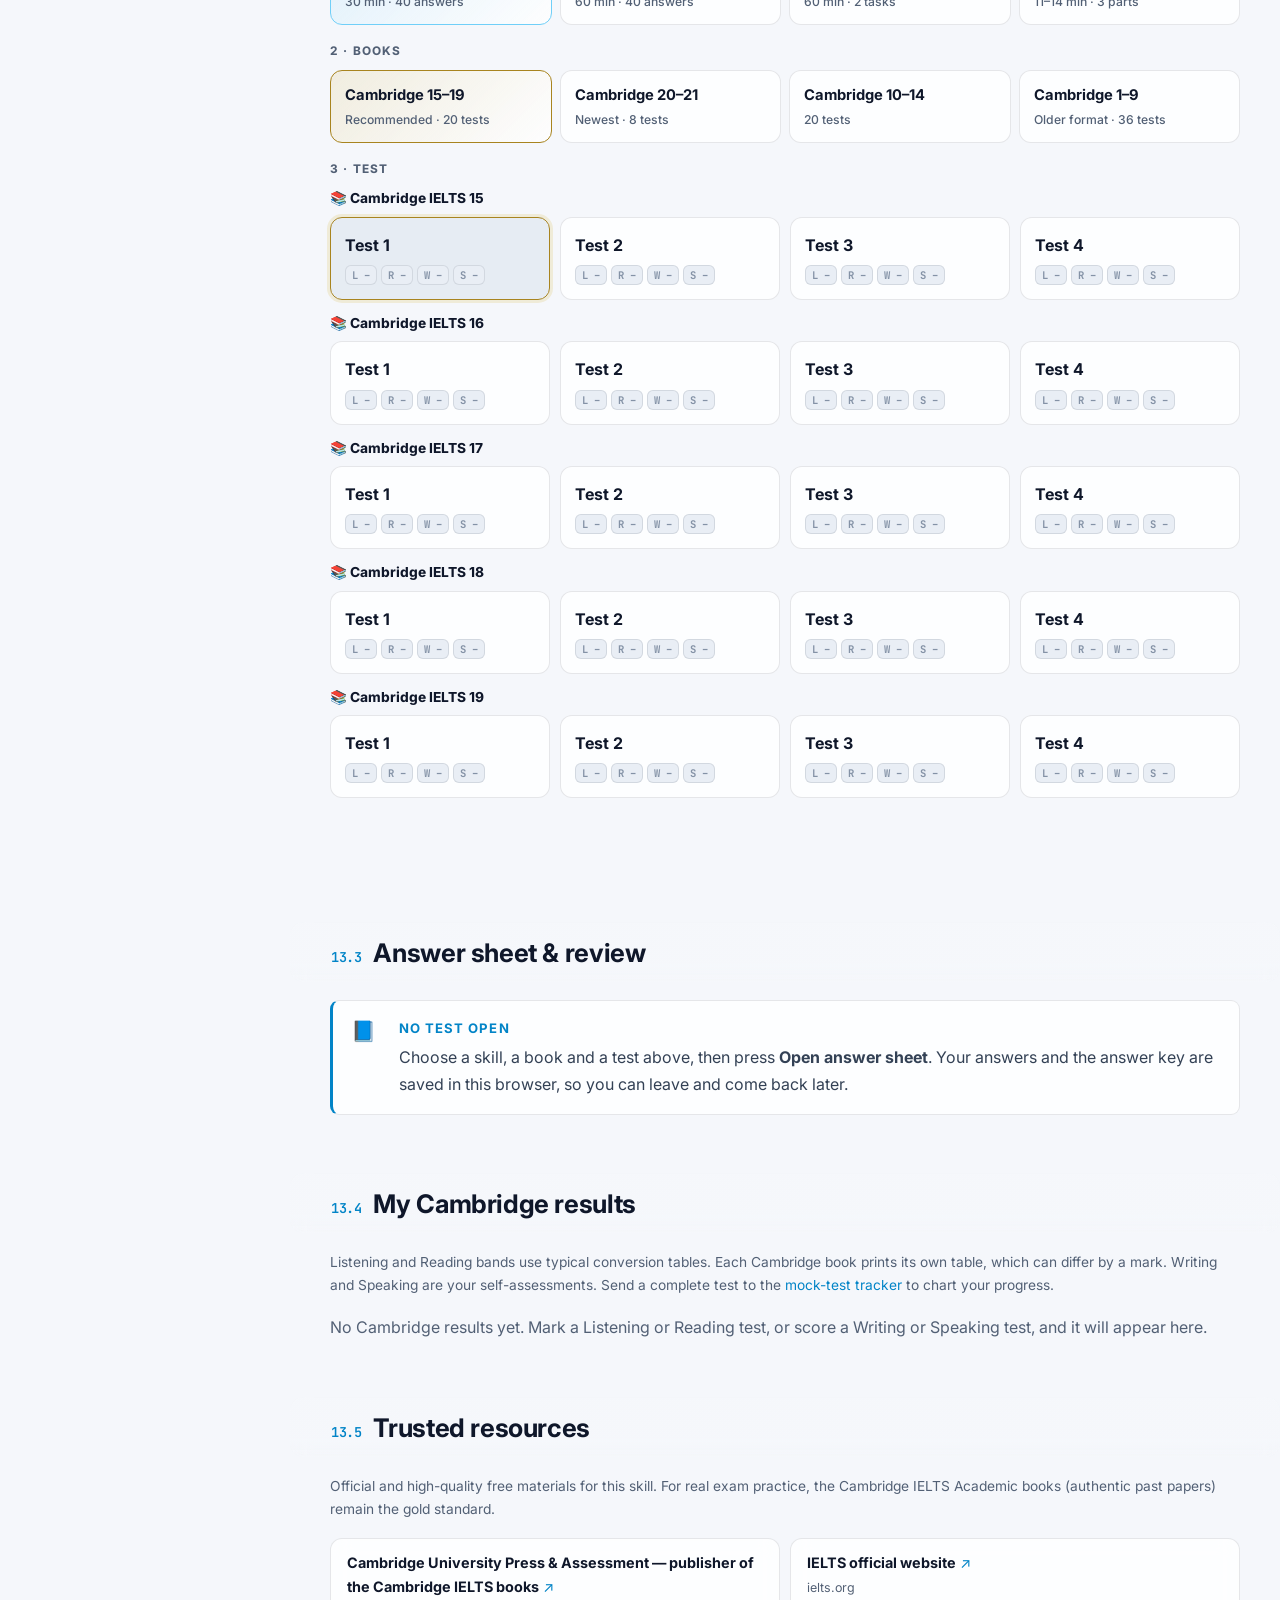
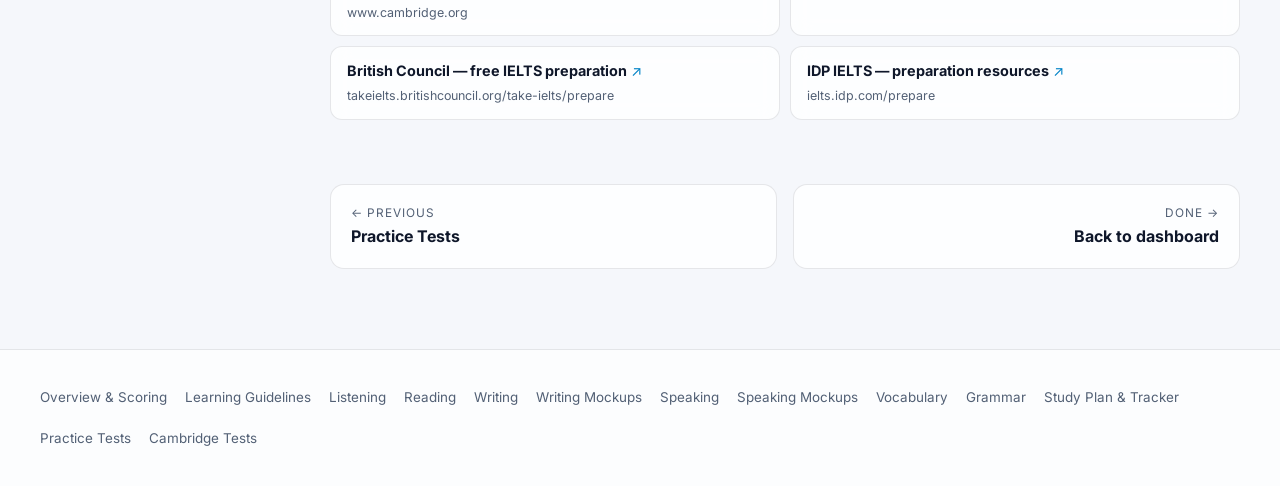
==== commit 92b2f4df: "Number pages 1, 2, 3… and their sections as sub-items (1.1, 1.2…) Page numbers now come from the men" ====
--- a/ielts-academy/cambridge.html
+++ b/ielts-academy/cambridge.html
@@ -21,7 +21,7 @@
 
         <header class="page-hero" style="--accent:#f472b6">
           <nav class="crumbs"><a href="index.html">Home</a><span>/</span><span>Practice</span><span>/</span><span>Cambridge tests</span></nav>
-          <div class="eyebrow">Module 10 · Practice · CAMBRIDGE_TEST</div>
+          <div class="eyebrow">Module 13 · Practice · CAMBRIDGE_TEST</div>
           <h1>Cambridge IELTS Tests: Answer Sheets, Marking &amp; Review</h1>
           <p class="lead">The official Cambridge IELTS books are the closest thing to the real exam. Do the test from <strong>your own book</strong>, and use this page as your exam room: answer sheets with timers, automatic marking from the book's answer key, your band, and a review of every mistake.</p>
           <div class="page-meta"><span>📚 Cambridge 15–19: 20 tests</span><span>🎧📖 Answer sheets + marking</span><span>✍️🎙️ Writing &amp; Speaking rooms</span></div>
@@ -35,7 +35,7 @@
         <a class="guide-link" href="practice.html#choose"><span>🎓</span><span><b>Want to sit a full exam online?</b> The <u>Exam Tests</u> in Practice Tests match the length and difficulty of the Cambridge books (full-length Listening with exam pauses, 700–900-word Reading passages), and you can take them directly on this site.</span></a>
 
         <section class="doc-section" id="about" data-title="How the Cambridge companion works">
-          <div class="sec-head"><h2><span class="sec-num">10.1</span>How the Cambridge companion works</h2></div>
+          <div class="sec-head"><h2><span class="sec-num">13.1</span>How the Cambridge companion works</h2></div>
           <div class="callout warn"><div class="ci">©</div><div><span class="ct">Why the questions aren't on this site</span>
             <p>Cambridge IELTS tests (passages, recordings, questions and answer keys) are copyrighted by Cambridge University Press &amp; Assessment, so they can't be republished on a public website. This page holds <b>no Cambridge content</b>. You bring the book; the site does everything else. The answers and keys you type stay <b>only in your browser</b>.</p></div></div>
           <div class="grid grid-4 steps-4">
@@ -48,7 +48,7 @@
         </section>
 
         <section class="doc-section" id="choose" data-title="Choose a Cambridge test">
-          <div class="sec-head"><h2><span class="sec-num">10.2</span>Choose a Cambridge test</h2></div>
+          <div class="sec-head"><h2><span class="sec-num">13.2</span>Choose a Cambridge test</h2></div>
           <div class="pick-label">1 · Skill</div>
           <div class="skill-pick" id="cam-skill">
             <button type="button" data-skill="listening" style="--accent:#70cff8">🎧 Listening<small>30 min · 40 answers</small></button>
@@ -68,7 +68,7 @@
         </section>
 
         <section class="doc-section" id="room" data-title="Answer sheet & review">
-          <div class="sec-head"><h2><span class="sec-num">10.3</span>Answer sheet &amp; review</h2></div>
+          <div class="sec-head"><h2><span class="sec-num">13.3</span>Answer sheet &amp; review</h2></div>
           <div id="cam-empty" class="callout note"><div class="ci">📘</div><div><span class="ct">No test open</span><p>Choose a skill, a book and a test above, then press <b>Open answer sheet</b>. Your answers and the answer key are saved in this browser, so you can leave and come back later.</p></div></div>
           <div id="cam-wrap" hidden>
             <div class="runner-head glass">
@@ -81,7 +81,7 @@
         </section>
 
         <section class="doc-section" id="results" data-title="My Cambridge results">
-          <div class="sec-head"><h2><span class="sec-num">10.4</span>My Cambridge results</h2></div>
+          <div class="sec-head"><h2><span class="sec-num">13.4</span>My Cambridge results</h2></div>
           <p class="small muted">Listening and Reading bands use typical conversion tables. Each Cambridge book prints its own table, which can differ by a mark. Writing and Speaking are your self-assessments. Send a complete test to the <a href="plan.html#tracker">mock-test tracker</a> to chart your progress.</p>
           <div id="cam-results"></div>
         </section>
--- a/ielts-academy/assets/css/main.css
+++ b/ielts-academy/assets/css/main.css
@@ -267,7 +267,9 @@
 .sb-page .sb-ico { margin-left: auto; font-size: 0.85rem; }
 .sb-sections { list-style: none; margin: 4px 0 8px 22px; padding: 0 0 0 12px; border-left: 1px solid var(--border); }
 .sb-sections li { margin: 0; }
-.sb-sections a { display: block; position: relative; padding: 5px 10px; font-size: 0.83rem; color: var(--muted); border-radius: 6px; line-height: 1.45; }
+.sb-sections a { display: flex; gap: 8px; position: relative; padding: 5px 10px; font-size: 0.83rem; color: var(--muted); border-radius: 6px; line-height: 1.45; }
+.sb-sections .sb-sub-num { flex: none; min-width: 2.4em; font: 600 0.7rem/1.9 var(--mono); color: var(--blue); opacity: 0.85; }
+.sb-sections a > span:last-child { min-width: 0; }
 .sb-sections a:hover { color: var(--text); text-decoration: none; background: var(--surface); }
 .sb-sections a.active { color: var(--blue); font-weight: 600; }
 .sb-sections a.active::before { content: ""; position: absolute; left: -13px; top: 6px; bottom: 6px; width: 2px; border-radius: 2px; background: var(--blue); box-shadow: 0 0 10px var(--blue); }
@@ -1091,3 +1093,36 @@
 .mk-maplabel { fill: var(--text); font: 650 10px var(--font); }
 @media (max-width: 900px) { .mk-layout { grid-template-columns: minmax(0, 1fr); } .mk-side { position: static; max-height: none; } }
 @media (max-width: 640px) { .mk-set, .mk-maps { grid-template-columns: minmax(0, 1fr); } }
+
+/* ===================================================== Speaking mockups */
+.smk-tools { display: flex; flex-wrap: wrap; gap: 8px 16px; align-items: center; padding: 10px 14px; margin-bottom: 12px; border-radius: 12px; }
+.smk-bar { display: flex; flex-wrap: wrap; gap: 8px 10px; align-items: center; margin: 4px 0 10px; }
+.smk-bar .spacer, .smk-a-foot .spacer { flex: 1; }
+.smk-rec { display: flex; flex-wrap: wrap; gap: 8px 12px; align-items: center; margin: 10px 0 6px; }
+.smk-recs:empty { display: none; }
+.smk-qas { display: flex; flex-direction: column; gap: 12px; margin: 8px 0 4px; }
+.smk-qa { padding: 12px 14px; border-radius: 12px; border: 1px solid var(--border); background: var(--surface); }
+.smk-q { display: flex; gap: 10px; align-items: flex-start; font-weight: 650; color: var(--text); line-height: 1.45; }
+.smk-n { flex: none; display: inline-grid; place-items: center; width: 24px; height: 24px; border-radius: 50%; background: var(--purple-dim); color: var(--purple-text); font: 700 0.75rem var(--mono); margin-top: 1px; }
+.smk-qt { flex: 1; min-width: 0; }
+.smk-a { margin: 8px 0 0 34px; padding: 10px 14px; border-left: 3px solid var(--purple); background: var(--paper); border-radius: 0 10px 10px 0; }
+.smk-a p { margin: 0; font-family: var(--serif); font-size: 1rem; line-height: 1.75; color: var(--text); }
+.smk-a-foot { display: flex; align-items: center; gap: 10px; justify-content: space-between; margin-top: 8px; }
+.smk-reveal { margin: 8px 0 0 34px; }
+.smk-speaking { outline: 2px solid var(--purple); outline-offset: 2px; border-radius: 8px; }
+.smk-play.on { border-color: var(--red); color: var(--red); }
+.smk-p2 { display: grid; grid-template-columns: minmax(0, 1.1fr) minmax(0, 1fr); gap: 14px; align-items: start; margin-bottom: 14px; }
+.smk-p2 .cue-card .eyebrow { margin-bottom: 6px; }
+.smk-try textarea { width: 100%; resize: vertical; margin-top: 10px; }
+.smk-clock { font: 700 1.4rem var(--mono); min-width: 70px; color: var(--text); }
+.smk-clock[data-phase="plan"] { color: var(--amber); }
+.smk-clock[data-phase="talk"] { color: var(--green); }
+.smk-p2-model { grid-template-columns: minmax(0, 1fr); gap: 12px; }
+.smk-plan ul { columns: 2; column-gap: 28px; margin: 0; }
+.smk-plan li { break-inside: avoid; margin: 0 0 4px; }
+.smk-model p { margin-bottom: 0.9rem; }
+.smk-p3 { margin-top: 22px; padding-top: 16px; border-top: 1px dashed var(--border-hi); }
+.smk-gloss { margin: 6px 0 0; padding-left: 18px; }
+.smk-gloss li { margin: 3px 0; }
+@media (max-width: 1100px) { .smk-p2, .smk-p2-model { grid-template-columns: minmax(0, 1fr); } }
+@media (max-width: 640px) { .smk-a, .smk-reveal { margin-left: 0; } .smk-plan ul { columns: 1; } }
